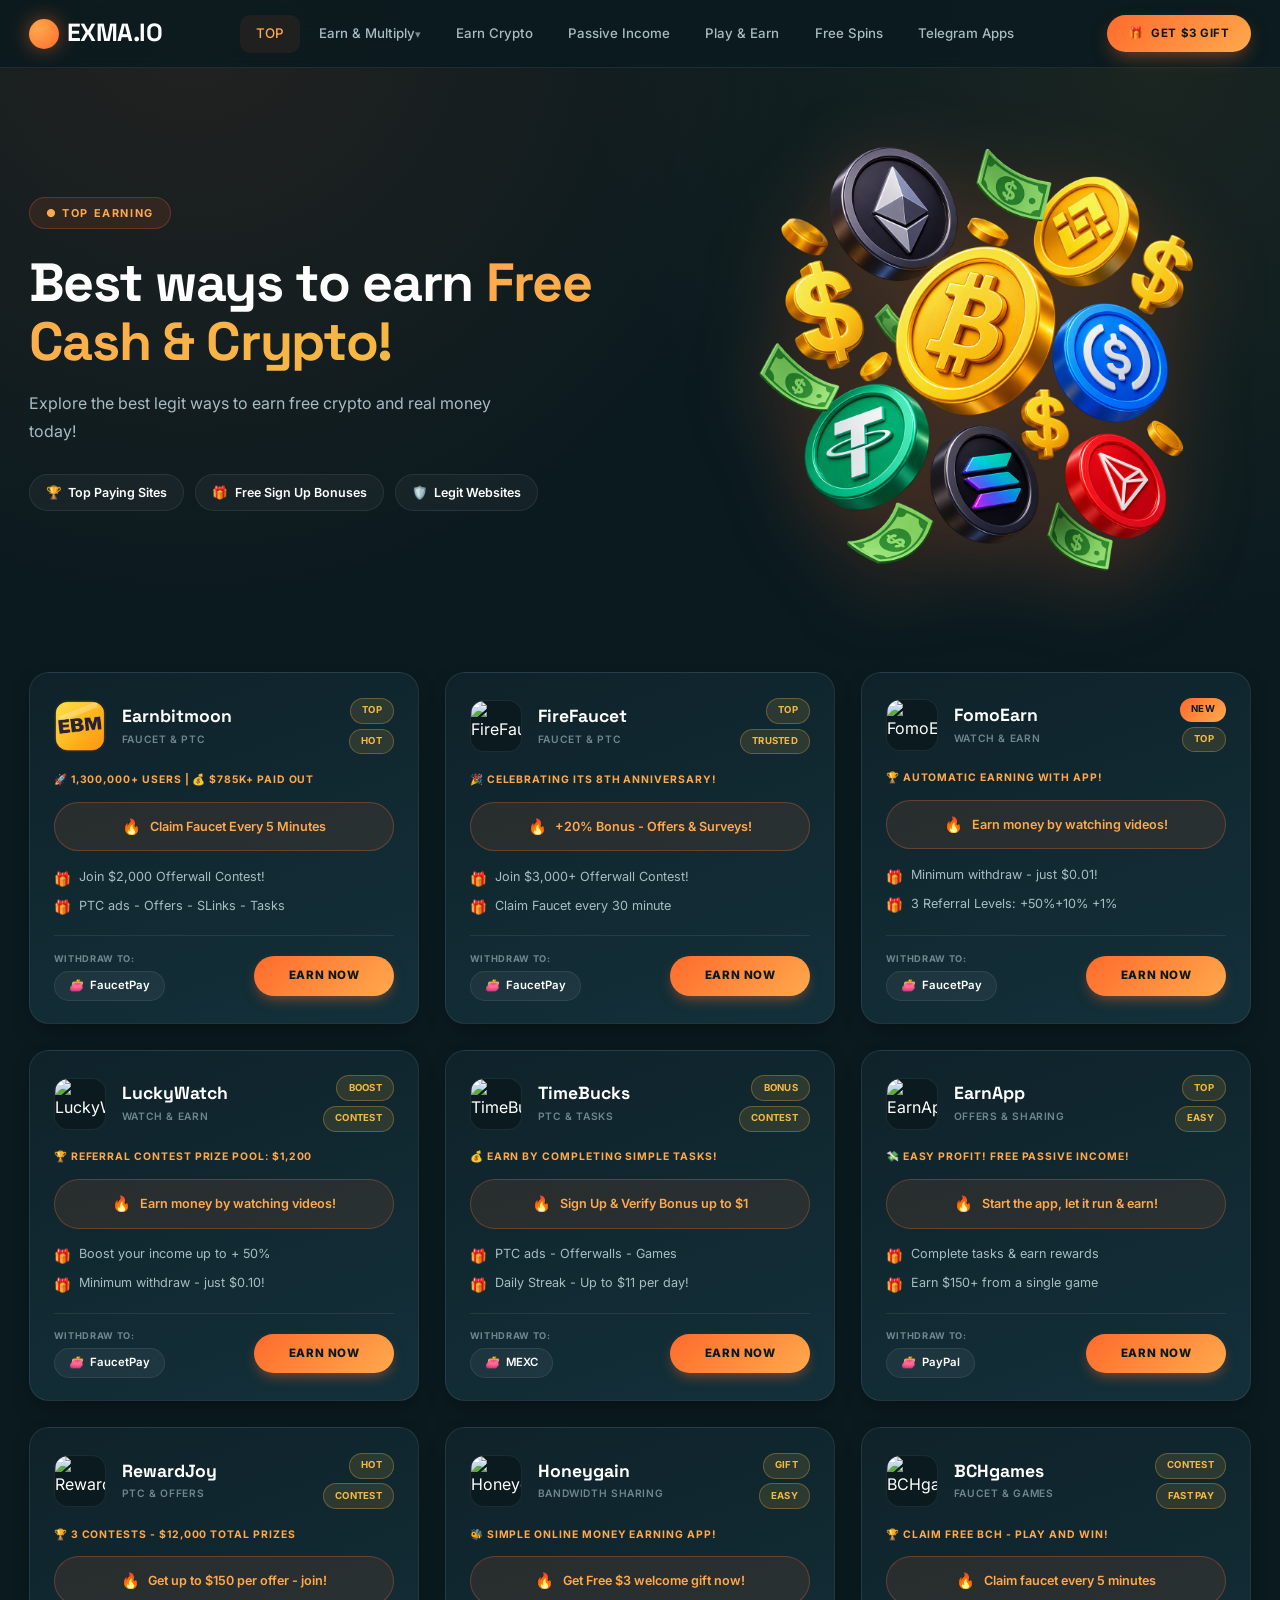
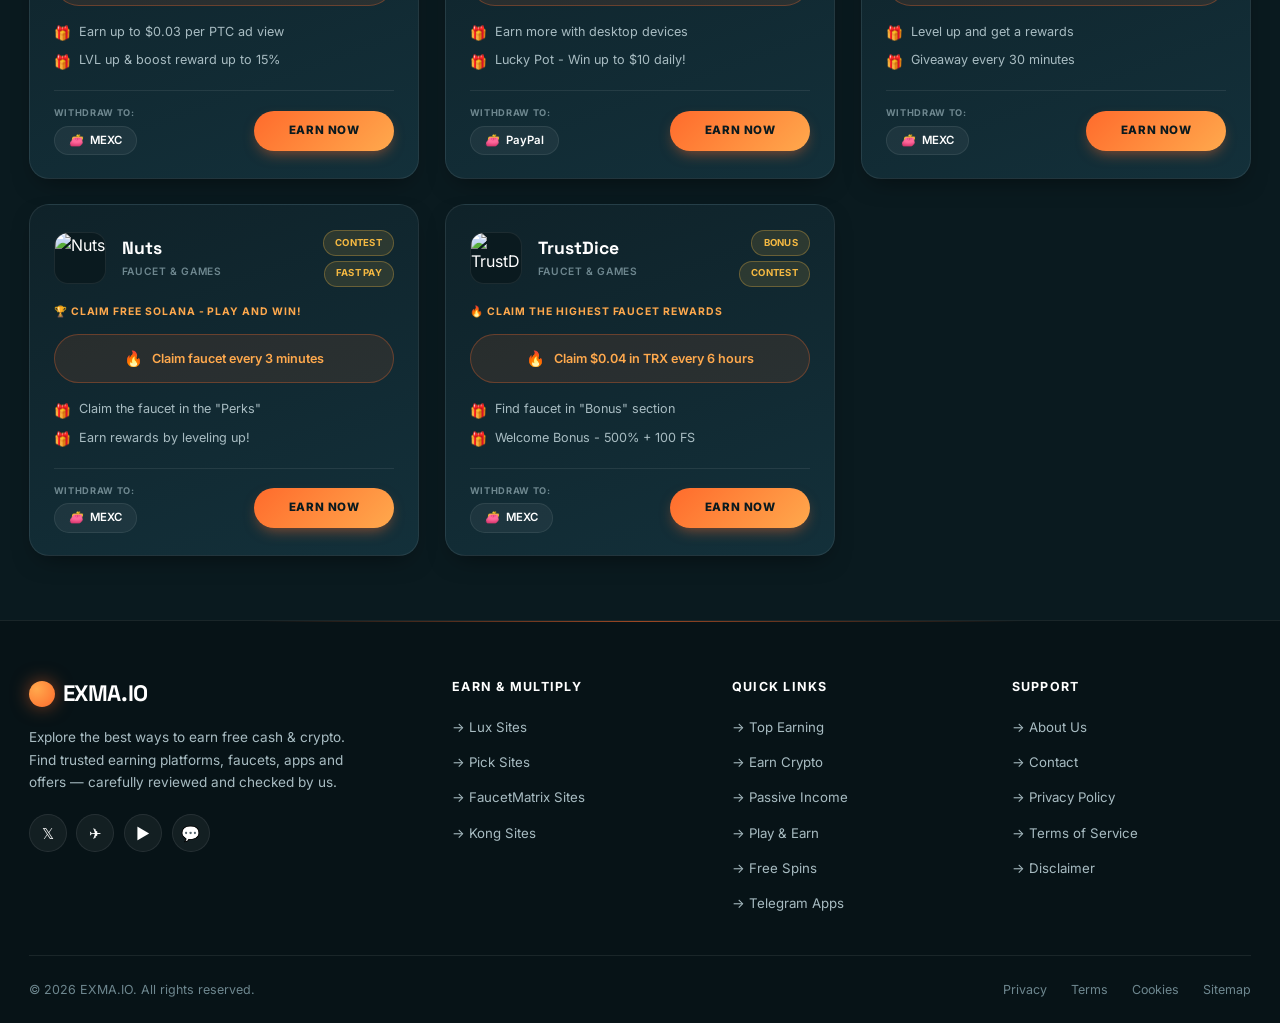
==== index.html @ 98706a9b "Add files via upload" ====
<!DOCTYPE html>
<html lang="en">
<head>
    <meta charset="UTF-8">
    <meta name="viewport" content="width=device-width, initial-scale=1.0">
    <title>EXMA.IO – Earn Free Crypto!</title>
    <link rel="preconnect" href="https://fonts.googleapis.com">
    <link rel="preconnect" href="https://fonts.gstatic.com" crossorigin>
    <link href="https://fonts.googleapis.com/css2?family=Inter:opsz,wght@14..32,400;14..32,500;14..32,600;14..32,700;14..32,800&family=Space+Grotesk:wght@400;500;600;700&display=swap" rel="stylesheet">
    <link rel="stylesheet" href="style.css">
</head>
<body>

    <header class="site-header">
        <div class="header-container">
            <a href="index.html" class="logo">EXMA.IO</a>
            <nav class="main-nav">
                <ul class="nav-links">
                    <li><a href="index.html" data-page="index">TOP</a></li>
                    <li class="dropdown">
                        <a href="#" data-dropdown>Earn & Multiply</a>
                        <ul class="dropdown-menu">
                            <li><a href="lux-sites.html" data-page="lux-sites">Lux Sites</a></li>
                            <li><a href="pick-sites.html" data-page="pick-sites">Pick Sites</a></li>
                            <li><a href="faucetmatrix-sites.html" data-page="faucetmatrix-sites">FaucetMatrix Sites</a></li>
                            <li><a href="kong-sites.html" data-page="kong-sites">Kong Sites</a></li>
                        </ul>
                    </li>
                    <li><a href="#">Earn Crypto</a></li>
                    <li><a href="#">Passive Income</a></li>
                    <li><a href="#">Play & Earn</a></li>
                    <li><a href="#">Free Spins</a></li>
                    <li><a href="#">Telegram Apps</a></li>
                </ul>
            </nav>
            <a href="https://r.honeygain.me/RINAL912" target="_blank" class="header-cta">
                <span>🎁</span> Get $3 gift
            </a>
        </div>
    </header>

    <!-- HERO with banner image on the right -->
    <section class="hero">
        <div class="hero-container">
            <div class="hero-content" id="heroContent">
                <div class="hero-tag" id="heroTag">● TOP EARNING</div>
                <h1 class="hero-title" id="heroTitle">Best ways to earn <span class="highlight">Free Cash & Crypto!</span></h1>
                <p class="hero-subtitle" id="heroSubtitle">Explore the best legit ways to earn free crypto and real money today!</p>
                <div class="hero-stats" id="heroStats">
                    <span><i>🏆</i> Top Paying Sites</span>
                    <span><i>🎁</i> Free Sign Up Bonuses</span>
                    <span><i>🛡️</i> Legit Websites</span>
                </div>
            </div>

            <!-- Banner image — replace src when ready -->
            <div class="hero-banner">
                
                <img src="images/banner.png"
                     alt="Crypto banner"
                     class="hero-banner-img"
                     onerror="this.style.display='none'; this.parentElement.classList.add('hero-banner-placeholder');">
                <div class="hero-banner-fallback">
                    <div class="fallback-coin coin-1">₿</div>
                    <div class="fallback-coin coin-2">Ξ</div>
                    <div class="fallback-coin coin-3">◎</div>
                </div>
            </div>
        </div>
    </section>

    <div class="tip-bar" id="tipBar">
        💡 TIP: ✅ Use the links and buttons below to 🎁 Claim Sign-Up Bonuses! 💸 Earn a Share of Commissions! 🎯 Unlock Rewards!
    </div>

    <main class="site-grid" id="siteGrid"></main>

    <script src="script.js"></script>
</body>
</html>
---- style.css ----
/* ============================================
   EXMA.IO - HALO-INSPIRED DARK THEME
   Deep teal · gold/orange accents · white text
   ============================================ */

* { margin: 0; padding: 0; box-sizing: border-box; }

:root {
  /* Palette */
  --bg-deep:      #0A1A1F;
  --bg-card:      #0F2229;
  --bg-card-2:    #13303A;
  --border-soft:  rgba(255, 255, 255, 0.08);
  --border-glow:  rgba(255, 107, 44, 0.35);

  --accent:       #FF6B2C;
  --accent-hi:    #FFA94D;
  --gold:         #F5B942;
  --gold-deep:    #C98A1E;

  --text:         #FFFFFF;
  --text-soft:    #A8BCC2;
  --text-mute:    #6E878F;

  --radius:       20px;
}

body {
  background: var(--bg-deep);
  font-family: 'Inter', -apple-system, BlinkMacSystemFont, sans-serif;
  color: var(--text);
  line-height: 1.55;
  -webkit-font-smoothing: antialiased;
  min-height: 100vh;
  background-image:
    radial-gradient(circle at 15% 0%, rgba(255, 107, 44, 0.10), transparent 45%),
    radial-gradient(circle at 90% 8%, rgba(245, 185, 66, 0.07), transparent 40%);
  background-attachment: fixed;
}

::-webkit-scrollbar { width: 8px; }
::-webkit-scrollbar-track { background: #0A1A1F; }
::-webkit-scrollbar-thumb { background: var(--accent); border-radius: 12px; }

a { text-decoration: none; color: inherit; transition: all 0.2s ease; }

/* HEADER */
.site-header {
  background: rgba(10, 26, 31, 0.85);
  backdrop-filter: blur(14px);
  -webkit-backdrop-filter: blur(14px);
  border-bottom: 1px solid var(--border-soft);
  padding: 0.9rem 1.8rem;
  position: sticky;
  top: 0;
  z-index: 1000;
}

.header-container {
  max-width: 1320px;
  margin: 0 auto;
  display: flex;
  align-items: center;
  justify-content: space-between;
  flex-wrap: wrap;
  gap: 1rem;
}

.logo {
  font-family: 'Space Grotesk', sans-serif;
  font-size: 1.55rem;
  font-weight: 700;
  letter-spacing: -0.02em;
  color: var(--text);
  display: flex;
  align-items: center;
  gap: 0.5rem;
}

.logo::before {
  content: '';
  width: 30px; height: 30px;
  border-radius: 50%;
  background: radial-gradient(circle at 30% 30%, var(--accent-hi), var(--accent));
  box-shadow: 0 0 20px rgba(255, 107, 44, 0.5);
}

.logo:hover { color: var(--accent-hi); }

/* NAV */
.main-nav { display: flex; align-items: center; }

.nav-links {
  display: flex;
  align-items: center;
  gap: 0.2rem;
  list-style: none;
  flex-wrap: wrap;
}

.nav-links > li > a {
  font-size: 0.83rem;
  font-weight: 500;
  padding: 0.55rem 1rem;
  border-radius: 10px;
  color: var(--text-soft);
  white-space: nowrap;
  display: inline-block;
}

.nav-links > li > a:hover,
.nav-links > li > a.active {
  color: var(--accent-hi);
  background: rgba(255, 107, 44, 0.08);
}

/* DROPDOWN — hover-safe */
.dropdown {
  position: relative;
  padding-bottom: 12px;
  margin-bottom: -12px;
}

.dropdown > a { display: flex; align-items: center; gap: 4px; }
.dropdown > a::after {
  content: '▾';
  font-size: 0.7rem;
  opacity: 0.7;
  transition: transform 0.2s;
}
.dropdown:hover > a::after,
.dropdown.open > a::after { transform: rotate(180deg); }

.dropdown-menu {
  position: absolute;
  top: 100%; left: 0;
  background: var(--bg-card);
  border: 1px solid var(--border-soft);
  border-radius: 14px;
  padding: 0.5rem;
  min-width: 215px;
  display: none;
  flex-direction: column;
  gap: 0.15rem;
  box-shadow: 0 24px 40px -12px rgba(0, 0, 0, 0.7);
  z-index: 1001;
  margin-top: 0;
  list-style: none;   /* ← ADD THIS LINE */
}

.dropdown:hover .dropdown-menu,
.dropdown.open .dropdown-menu { display: flex; }

.dropdown-menu li a {
  display: block;
  padding: 0.65rem 1rem;
  border-radius: 10px;
  font-size: 0.82rem;
  font-weight: 500;
  color: var(--text-soft);
}
.dropdown-menu li a:hover,
.dropdown-menu li a.active {
  background: rgba(255, 107, 44, 0.12);
  color: var(--accent-hi);
}

/* HEADER CTA */
.header-cta {
  background: linear-gradient(135deg, var(--accent), var(--accent-hi));
  padding: 0.6rem 1.35rem;
  border-radius: 40px;
  font-size: 0.72rem;
  font-weight: 700;
  text-transform: uppercase;
  letter-spacing: 0.05em;
  color: #0A1A1F;
  display: flex;
  align-items: center;
  gap: 0.5rem;
  white-space: nowrap;
  box-shadow: 0 8px 20px -6px rgba(255, 107, 44, 0.55);
}
.header-cta:hover {
  transform: translateY(-1px);
  box-shadow: 0 12px 26px -6px rgba(255, 107, 44, 0.7);
}

/* ============================================
   HERO — content left + banner image right
   ============================================ */
.hero {
  max-width: 1320px;
  margin: 0 auto;
  padding: 3.5rem 1.8rem 2.5rem;
}

.hero-container {
  display: grid;
  grid-template-columns: 1.15fr 1fr;
  gap: 3rem;
  align-items: center;
}

.hero-content { text-align: left; }

.hero-tag {
  display: inline-block;
  font-size: 0.68rem;
  font-weight: 700;
  letter-spacing: 0.15em;
  text-transform: uppercase;
  color: var(--accent-hi);
  background: rgba(255, 107, 44, 0.10);
  border: 1px solid rgba(255, 107, 44, 0.25);
  padding: 0.4rem 1rem;
  border-radius: 60px;
  margin-bottom: 1.5rem;
}

.hero-title {
  font-family: 'Space Grotesk', sans-serif;
  font-size: clamp(2.2rem, 4.2vw, 3.6rem);
  font-weight: 700;
  line-height: 1.1;
  letter-spacing: -0.025em;
  margin-bottom: 1.2rem;
  color: var(--text);
}

.hero-title .highlight {
  background: linear-gradient(135deg, var(--accent-hi), var(--gold));
  -webkit-background-clip: text;
  background-clip: text;
  color: transparent;
  font-weight: 800;
}

.hero-subtitle {
  font-size: 1rem;
  color: var(--text-soft);
  max-width: 480px;
  margin-bottom: 1.8rem;
  line-height: 1.7;
}

.hero-stats {
  display: flex;
  gap: 0.7rem;
  flex-wrap: wrap;
  font-size: 0.78rem;
  font-weight: 600;
  color: var(--text-soft);
}

.hero-stats span {
  display: flex;
  align-items: center;
  gap: 0.4rem;
  background: rgba(255, 255, 255, 0.04);
  padding: 0.5rem 1rem;
  border-radius: 60px;
  border: 1px solid var(--border-soft);
  color: var(--text);
}
.hero-stats i { font-style: normal; }

/* Banner (right side) */
.hero-banner {
  position: relative;
  width: 100%;
  min-height: 380px;
  display: flex;
  align-items: center;
  justify-content: center;
}

.hero-banner-img {
  width: 100%;
  height: auto;
  max-height: 460px;
  object-fit: contain;
  filter: drop-shadow(0 20px 40px rgba(255, 107, 44, 0.25));
  animation: floatY 5s ease-in-out infinite;
}

@keyframes floatY {
  0%, 100% { transform: translateY(0); }
  50%      { transform: translateY(-12px); }
}

/* Fallback coins (if image missing) */
.hero-banner-fallback {
  position: absolute;
  inset: 0;
  display: none;
  align-items: center;
  justify-content: center;
}

.hero-banner-placeholder .hero-banner-fallback { display: flex; }
.hero-banner-placeholder .hero-banner-fallback .coin-1 {
  position: absolute;
  top: 10%;
  left: 12%;
}
.hero-banner-placeholder .hero-banner-fallback .coin-2 {
  position: absolute;
  bottom: 12%;
  right: 15%;
}
.hero-banner-placeholder .hero-banner-fallback .coin-3 {
  position: absolute;
  top: 45%;
  right: 5%;
}

.fallback-coin {
  width: 110px; height: 110px;
  border-radius: 50%;
  display: flex;
  align-items: center;
  justify-content: center;
  font-size: 2.6rem;
  font-weight: 800;
  color: #3A2200;
  background: radial-gradient(circle at 32% 28%, #FFE08A, var(--gold) 55%, var(--gold-deep));
  box-shadow:
    0 0 40px rgba(245, 185, 66, 0.5),
    inset -8px -8px 24px rgba(0, 0, 0, 0.25),
    inset 8px 8px 20px rgba(255, 255, 255, 0.4);
  animation: floatCoin 4s ease-in-out infinite;
}
.fallback-coin.coin-2 { animation-delay: 0.8s; width: 90px; height: 90px; font-size: 2.1rem; }
.fallback-coin.coin-3 { animation-delay: 1.5s; width: 70px; height: 70px; font-size: 1.6rem; }

@keyframes floatCoin {
  0%, 100% { transform: translateY(0) rotate(-6deg); }
  50%      { transform: translateY(-16px) rotate(6deg); }
}

/* TIP BAR */
.tip-bar {
  background: linear-gradient(90deg, rgba(255, 107, 44, 0.15), rgba(245, 185, 66, 0.15));
  border: 1px solid rgba(255, 107, 44, 0.25);
  color: var(--accent-hi);
  font-weight: 600;
  font-size: 0.79rem;
  padding: 0.85rem 1.5rem;
  text-align: center;
  letter-spacing: 0.01em;
  word-spacing: 2px;
  margin: 0 auto;
  max-width: 1320px;
  border-radius: 100px;
  width: calc(100% - 3.6rem);
}

/* SITE GRID */
.site-grid {
  max-width: 1320px;
  margin: 3rem auto 2rem;
  padding: 0 1.8rem;
  display: grid;
  grid-template-columns: repeat(auto-fill, minmax(340px, 1fr));
  gap: 1.6rem;
}

/* CARD */
.site-card {
  background: linear-gradient(160deg, var(--bg-card), var(--bg-card-2));
  border-radius: var(--radius);
  padding: 1.55rem 1.5rem 1.4rem;
  display: flex;
  flex-direction: column;
  gap: 1.1rem;
  border: 1px solid var(--border-soft);
  transition: all 0.25s cubic-bezier(0.2, 0, 0, 1);
  box-shadow: 0 10px 24px -10px rgba(0, 0, 0, 0.5);
  height: 100%;
  position: relative;
  overflow: hidden;
}

.site-card::before {
  content: '';
  position: absolute;
  top: 0; left: 0;
  width: 100%; height: 3px;
  background: linear-gradient(90deg, var(--accent), var(--gold));
  opacity: 0;
  transition: opacity 0.3s;
}

.site-card:hover {
  transform: translateY(-5px);
  border-color: var(--border-glow);
  box-shadow: 0 24px 40px -14px rgba(255, 107, 44, 0.35);
}

.site-card:hover::before { opacity: 1; }

.card-header {
  display: flex;
  align-items: center;
  gap: 1rem;
}

.card-logo {
  width: 52px;
  height: 52px;
  border-radius: 14px;
  object-fit: cover;
  background: #0A1A1F;
  flex-shrink: 0;
  border: 1px solid var(--border-soft);
}

.card-title-group { flex: 1; min-width: 0; }

.card-name {
  font-family: 'Space Grotesk', sans-serif;
  font-size: 1.1rem;
  font-weight: 700;
  color: var(--text);
  line-height: 1.3;
  display: block;
  overflow: hidden;
  text-overflow: ellipsis;
  white-space: nowrap;
}
.card-name:hover { color: var(--accent-hi); }

.card-category {
  font-size: 0.64rem;
  font-weight: 600;
  text-transform: uppercase;
  letter-spacing: 0.06em;
  color: var(--text-mute);
  margin-top: 0.25rem;
}

.card-badges {
  display: flex;
  flex-direction: column;
  gap: 0.3rem;
  align-items: flex-end;
}

.badge {
  font-size: 0.6rem;
  font-weight: 700;
  padding: 0.28rem 0.7rem;
  border-radius: 40px;
  letter-spacing: 0.03em;
  text-transform: uppercase;
  white-space: nowrap;
}

.badge-new {
  background: linear-gradient(135deg, var(--accent), var(--accent-hi));
  color: #0A1A1F;
}
.badge-bonus, .badge-popular {
  background: rgba(245, 185, 66, 0.12);
  color: var(--gold);
  border: 1px solid rgba(245, 185, 66, 0.3);
}

.card-body {
  display: flex;
  flex-direction: column;
  gap: 0.85rem;
}

.offer-tagline {
  font-size: 0.65rem;
  font-weight: 700;
  text-transform: uppercase;
  letter-spacing: 0.09em;
  color: var(--accent-hi);
}

.claim-btn {
  display: flex;
  align-items: center;
  justify-content: center;
  gap: 0.55rem;
  background: rgba(255, 107, 44, 0.10);
  color: var(--accent-hi);
  padding: 0.75rem 1rem;
  border-radius: 60px;
  font-size: 0.79rem;
  font-weight: 600;
  width: 100%;
  border: 1px solid rgba(255, 107, 44, 0.3);
  cursor: pointer;
  text-align: center;
  transition: all 0.2s;
}
.claim-btn:hover {
  background: linear-gradient(135deg, var(--accent), var(--accent-hi));
  color: #0A1A1F;
  border-color: transparent;
  box-shadow: 0 8px 20px -6px rgba(255, 107, 44, 0.6);
}
.claim-btn i { font-style: normal; font-size: 0.95rem; }

.feature-list {
  list-style: none;
  display: flex;
  flex-direction: column;
  gap: 0.45rem;
  margin-top: 0.2rem;
}

.feature-list li {
  display: flex;
  align-items: flex-start;
  gap: 0.55rem;
  font-size: 0.79rem;
  color: var(--text-soft);
  line-height: 1.45;
}

.feature-list li i {
  font-style: normal;
  color: var(--gold);
  font-size: 0.85rem;
  width: 1.05rem;
  text-align: center;
  margin-top: 0.1rem;
}

.card-footer {
  display: flex;
  justify-content: space-between;
  align-items: center;
  margin-top: auto;
  padding-top: 0.95rem;
  border-top: 1px solid var(--border-soft);
  flex-wrap: wrap;
  gap: 0.7rem;
}

.withdraw-info {
  display: flex;
  flex-direction: column;
  gap: 0.3rem;
}

.withdraw-label {
  font-size: 0.58rem;
  font-weight: 700;
  text-transform: uppercase;
  letter-spacing: 0.07em;
  color: var(--text-mute);
}

.withdraw-method {
  background: rgba(255, 255, 255, 0.05);
  color: var(--text);
  font-size: 0.71rem;
  font-weight: 600;
  padding: 0.32rem 0.9rem;
  border-radius: 40px;
  display: inline-flex;
  align-items: center;
  gap: 0.4rem;
  border: 1px solid var(--border-soft);
  width: fit-content;
}
.withdraw-method:hover {
  background: linear-gradient(135deg, var(--accent), var(--accent-hi));
  color: #0A1A1F;
  border-color: transparent;
}

.earn-now-btn {
  background: linear-gradient(135deg, var(--accent), var(--accent-hi));
  color: #0A1A1F;
  padding: 0.68rem 1.2rem;
  border-radius: 60px;
  font-size: 0.72rem;
  font-weight: 800;
  text-transform: uppercase;
  letter-spacing: 0.05em;
  text-align: center;
  white-space: nowrap;
  flex: 1;
  max-width: 140px;
  box-shadow: 0 6px 14px -4px rgba(255, 107, 44, 0.5);
}
.earn-now-btn:hover {
  transform: translateY(-2px);
  box-shadow: 0 12px 22px -6px rgba(255, 107, 44, 0.75);
}

/* ============================================
   FOOTER
   ============================================ */
.site-footer {
  background: #071317;
  border-top: 1px solid var(--border-soft);
  color: var(--text-soft);
  margin-top: 4rem;
  padding: 3.5rem 1.8rem 1.5rem;
  position: relative;
}

.site-footer::before {
  content: '';
  position: absolute;
  top: 0; left: 50%;
  transform: translateX(-50%);
  width: 60%;
  height: 1px;
  background: linear-gradient(90deg, transparent, var(--accent), transparent);
  opacity: 0.6;
}

.footer-container {
  max-width: 1320px;
  margin: 0 auto;
  display: grid;
  grid-template-columns: 1.6fr 1fr 1fr 1fr;
  gap: 2.5rem;
  padding-bottom: 2.5rem;
  border-bottom: 1px solid var(--border-soft);
}

.footer-brand h3 {
  font-family: 'Space Grotesk', sans-serif;
  font-size: 1.4rem;
  font-weight: 700;
  color: var(--text);
  margin-bottom: 0.9rem;
  letter-spacing: -0.02em;
  display: flex;
  align-items: center;
  gap: 0.5rem;
}

.footer-brand h3::before {
  content: '';
  width: 26px; height: 26px;
  border-radius: 50%;
  background: radial-gradient(circle at 30% 30%, var(--accent-hi), var(--accent));
  box-shadow: 0 0 18px rgba(255, 107, 44, 0.5);
}

.footer-brand p {
  font-size: 0.85rem;
  color: var(--text-soft);
  line-height: 1.65;
  max-width: 340px;
  margin-bottom: 1.3rem;
}

.footer-social {
  display: flex;
  gap: 0.6rem;
}

.footer-social a {
  width: 38px;
  height: 38px;
  border-radius: 50%;
  background: rgba(255, 255, 255, 0.05);
  border: 1px solid var(--border-soft);
  display: flex;
  align-items: center;
  justify-content: center;
  font-size: 0.95rem;
  color: var(--text);
  transition: all 0.2s;
}
.footer-social a:hover {
  background: linear-gradient(135deg, var(--accent), var(--accent-hi));
  color: #0A1A1F;
  border-color: transparent;
  transform: translateY(-3px);
  box-shadow: 0 10px 20px -6px rgba(255, 107, 44, 0.6);
}

.footer-col h4 {
  font-size: 0.78rem;
  font-weight: 700;
  text-transform: uppercase;
  letter-spacing: 0.1em;
  color: var(--text);
  margin-bottom: 1.1rem;
}

.footer-col ul {
  list-style: none;
  display: flex;
  flex-direction: column;
  gap: 0.65rem;
}

.footer-col ul li a {
  font-size: 0.83rem;
  color: var(--text-soft);
  display: inline-flex;
  align-items: center;
  gap: 0.4rem;
  transition: all 0.2s;
}
.footer-col ul li a:hover {
  color: var(--accent-hi);
  padding-left: 4px;
}

.footer-bottom {
  max-width: 1320px;
  margin: 0 auto;
  padding-top: 1.5rem;
  display: flex;
  justify-content: space-between;
  align-items: center;
  flex-wrap: wrap;
  gap: 1rem;
  font-size: 0.78rem;
  color: var(--text-mute);
}

.footer-bottom a { color: var(--text-mute); }
.footer-bottom a:hover { color: var(--accent-hi); }

.footer-bottom .footer-legal {
  display: flex;
  gap: 1.5rem;
  flex-wrap: wrap;
}

/* ============================================
   RESPONSIVE
   ============================================ */
@media (max-width: 1000px) {
  .header-container { justify-content: center; }
  .main-nav { order: 3; width: 100%; justify-content: center; }
  .nav-links { justify-content: center; }

  .hero-container {
    grid-template-columns: 1fr;
    gap: 2rem;
    text-align: center;
  }
  .hero-content { text-align: center; }
  .hero-subtitle { margin-left: auto; margin-right: auto; }
  .hero-stats { justify-content: center; }
  .hero-banner { min-height: 280px; }

  .footer-container { grid-template-columns: 1fr 1fr; gap: 2rem; }
}

@media (max-width: 850px) {
  .site-grid { grid-template-columns: repeat(auto-fill, minmax(300px, 1fr)); }
  .hero { padding: 2.5rem 1.2rem 2rem; }
}

@media (max-width: 700px) {
  .site-header { padding: 0.8rem 1.2rem; }
  .nav-links > li > a { font-size: 0.75rem; padding: 0.4rem 0.8rem; }
  .dropdown-menu { left: -20px; }
  .header-cta { font-size: 0.65rem; padding: 0.45rem 1rem; }
  .tip-bar { font-size: 0.7rem; padding: 0.7rem 1rem; width: calc(100% - 2.4rem); }
  .hero-banner { min-height: 220px; }
  .fallback-coin { width: 80px; height: 80px; font-size: 2rem; }
  .fallback-coin.coin-2 { width: 65px; height: 65px; font-size: 1.6rem; }
  .fallback-coin.coin-3 { width: 55px; height: 55px; font-size: 1.3rem; }
}

@media (max-width: 580px) {
  .site-grid { grid-template-columns: 1fr; padding: 0 1.2rem; gap: 1.3rem; }
  .card-footer { flex-direction: column; align-items: stretch; }
  .earn-now-btn { max-width: 100%; }
  .withdraw-info { flex-direction: row; align-items: center; gap: 0.7rem; }
  .hero-stats span { font-size: 0.72rem; padding: 0.35rem 0.9rem; }
  .hero-title { font-size: 1.85rem; }
  .logo { font-size: 1.35rem; }
  .card-name { font-size: 1rem; }
  .footer-container { grid-template-columns: 1fr; gap: 1.8rem; }
  .footer-bottom { flex-direction: column; text-align: center; }
  .site-footer { padding: 2.5rem 1.2rem 1.2rem; }
}

@media (max-width: 400px) {
  .nav-links { gap: 0.1rem; }
  .nav-links > li > a { padding: 0.3rem 0.6rem; font-size: 0.7rem; }
  .header-cta span { display: none; }
}
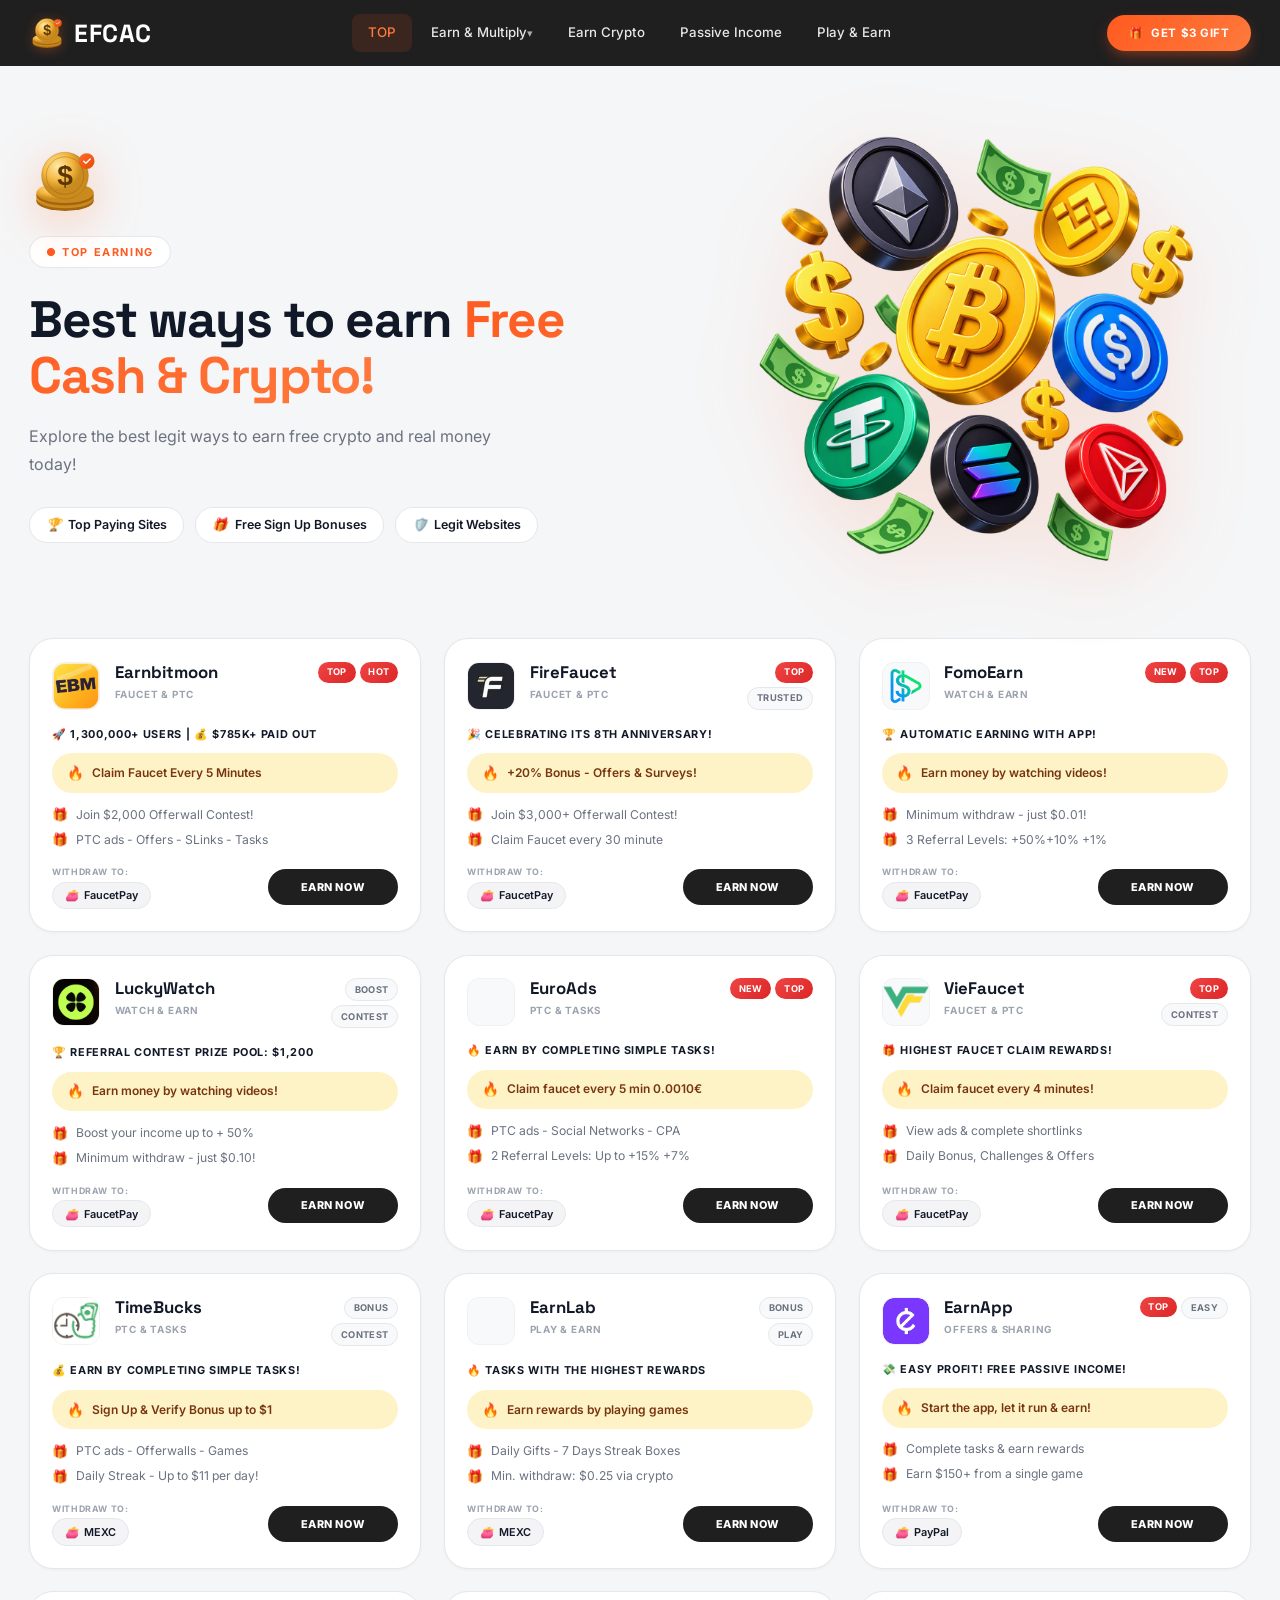
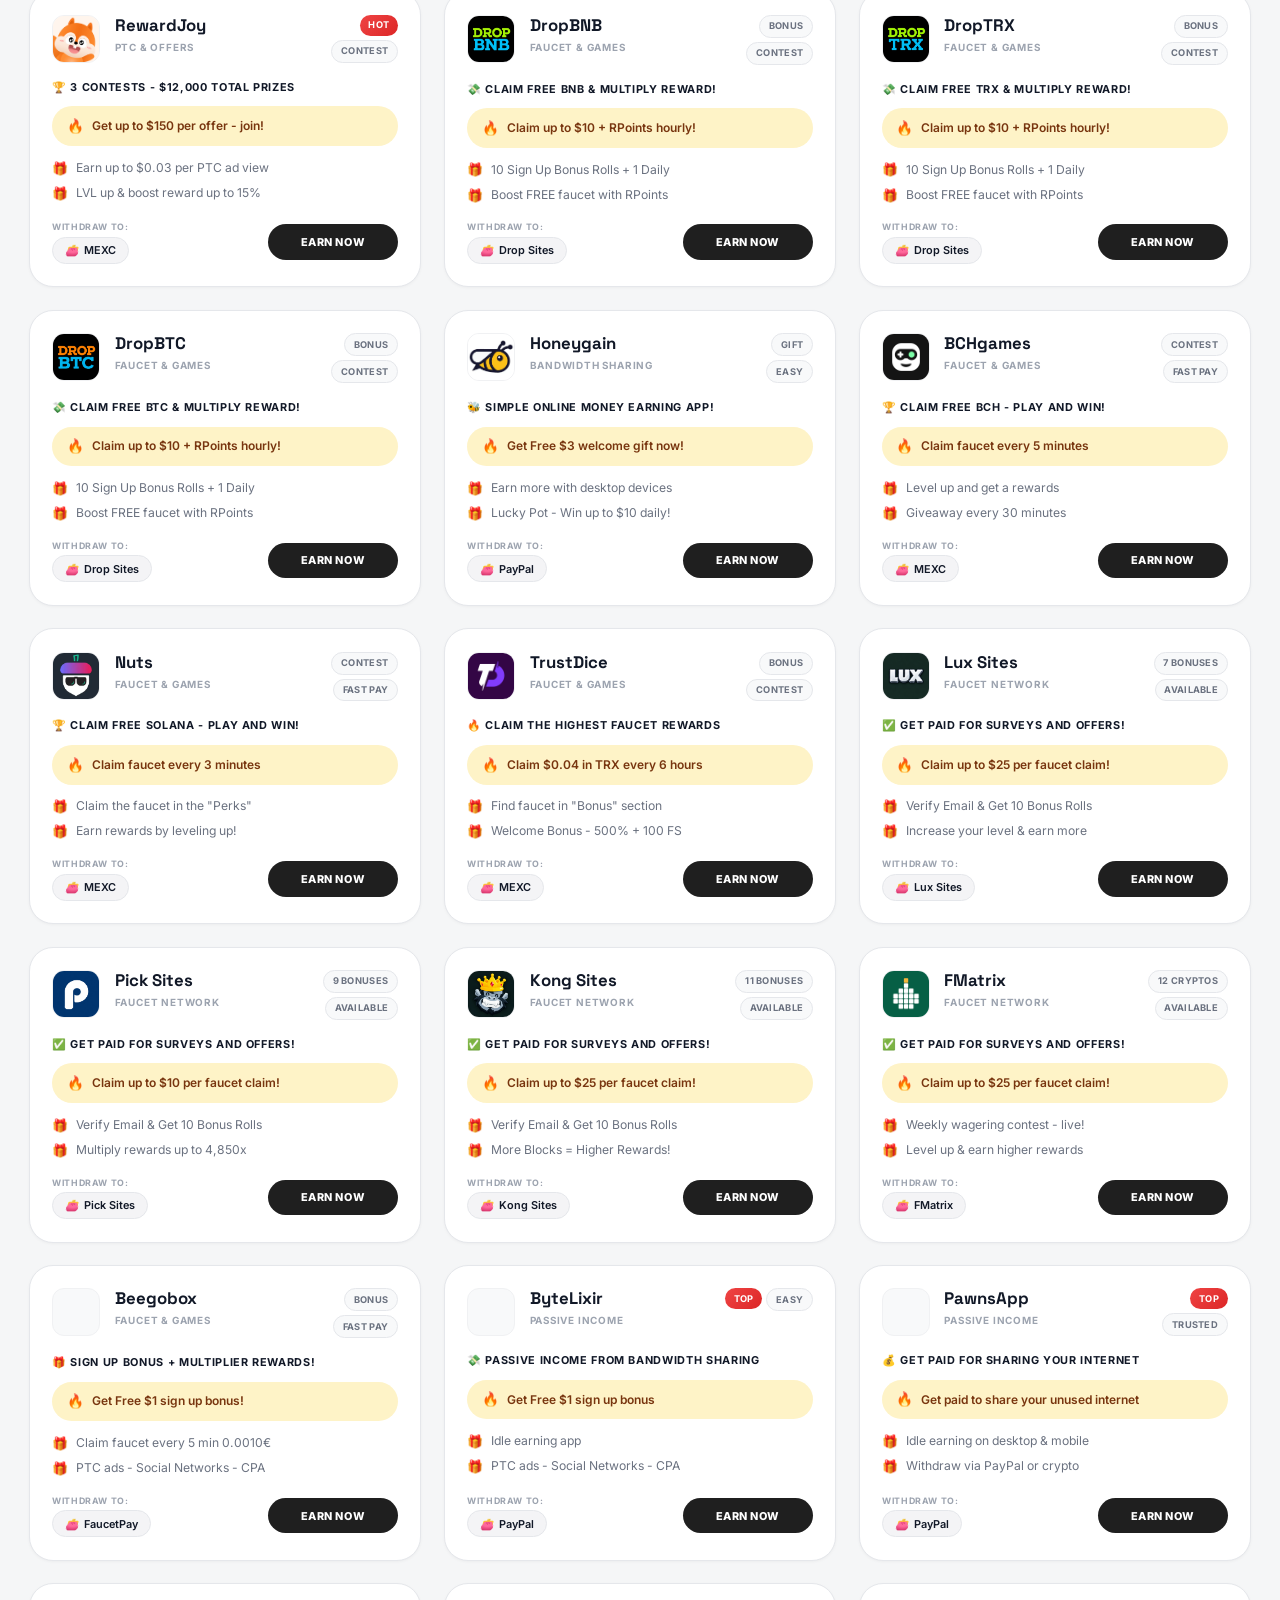
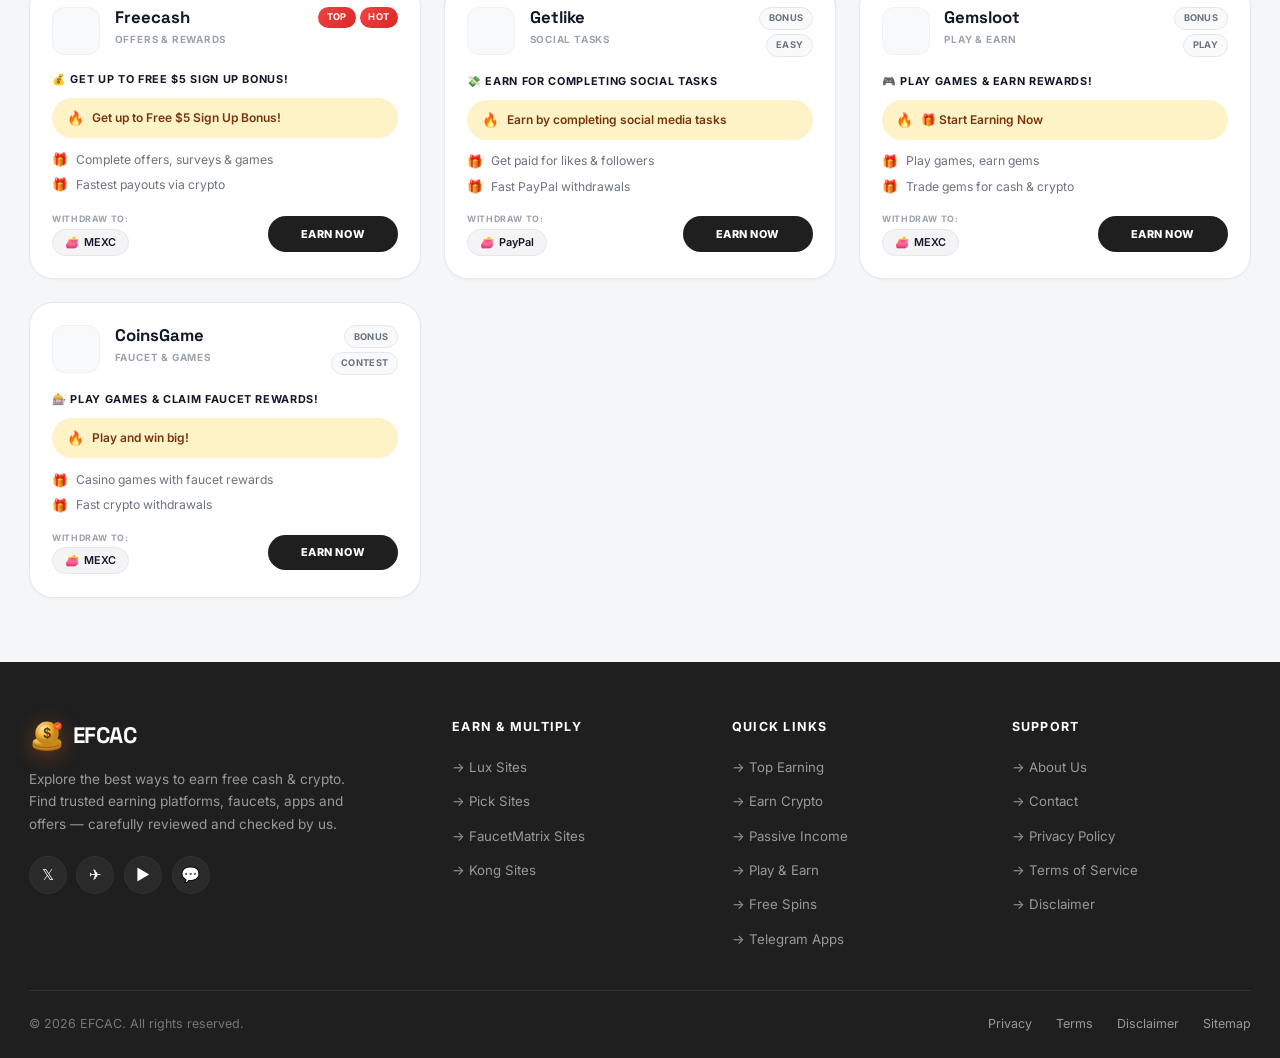
==== commit a708ba3e: "Add files via upload" ====
--- a/index.html
+++ b/index.html
@@ -3,71 +3,130 @@
 <head>
     <meta charset="UTF-8">
     <meta name="viewport" content="width=device-width, initial-scale=1.0">
-    <title>EXMA.IO – Earn Free Crypto!</title>
+    <title>EFCAC – Earn Free Crypto!</title>
     <link rel="preconnect" href="https://fonts.googleapis.com">
     <link rel="preconnect" href="https://fonts.gstatic.com" crossorigin>
     <link href="https://fonts.googleapis.com/css2?family=Inter:opsz,wght@14..32,400;14..32,500;14..32,600;14..32,700;14..32,800&family=Space+Grotesk:wght@400;500;600;700&display=swap" rel="stylesheet">
     <link rel="stylesheet" href="style.css">
 </head>
 <body>
-
-    <header class="site-header">
-        <div class="header-container">
-            <a href="index.html" class="logo">EXMA.IO</a>
-            <nav class="main-nav">
-                <ul class="nav-links">
-                    <li><a href="index.html" data-page="index">TOP</a></li>
-                    <li class="dropdown">
-                        <a href="#" data-dropdown>Earn & Multiply</a>
-                        <ul class="dropdown-menu">
-                            <li><a href="lux-sites.html" data-page="lux-sites">Lux Sites</a></li>
-                            <li><a href="pick-sites.html" data-page="pick-sites">Pick Sites</a></li>
-                            <li><a href="faucetmatrix-sites.html" data-page="faucetmatrix-sites">FaucetMatrix Sites</a></li>
-                            <li><a href="kong-sites.html" data-page="kong-sites">Kong Sites</a></li>
-                        </ul>
-                    </li>
-                    <li><a href="#">Earn Crypto</a></li>
-                    <li><a href="#">Passive Income</a></li>
-                    <li><a href="#">Play & Earn</a></li>
-                    <li><a href="#">Free Spins</a></li>
-                    <li><a href="#">Telegram Apps</a></li>
-                </ul>
-            </nav>
-            <a href="https://r.honeygain.me/RINAL912" target="_blank" class="header-cta">
-                <span>🎁</span> Get $3 gift
-            </a>
-        </div>
-    </header>
+  <header class="site-header">
+    <div class="header-container">
+        <a href="index.html" class="logo">
+            <svg class="logo-img" xmlns="http://www.w3.org/2000/svg" viewBox="0 0 200 200" aria-hidden="true">
+                <defs>
+                    <radialGradient id="c1" cx="35%" cy="30%">
+                        <stop offset="0%" stop-color="#FFE9A8"/>
+                        <stop offset="60%" stop-color="#F5B942"/>
+                        <stop offset="100%" stop-color="#C98A1E"/>
+                    </radialGradient>
+                    <linearGradient id="acc" x1="0" y1="0" x2="1" y2="1">
+                        <stop offset="0%" stop-color="#FF6B2C"/>
+                        <stop offset="100%" stop-color="#E64A00"/>
+                    </linearGradient>
+                </defs>
+                <ellipse cx="100" cy="155" rx="80" ry="28" fill="#A5650E"/>
+                <ellipse cx="100" cy="148" rx="80" ry="28" fill="url(#c1)"/>
+                <ellipse cx="100" cy="140" rx="80" ry="28" fill="#A5650E"/>
+                <ellipse cx="100" cy="133" rx="80" ry="28" fill="url(#c1)"/>
+                <circle cx="100" cy="85" r="65" fill="url(#c1)"/>
+                <circle cx="100" cy="85" r="65" fill="none" stroke="#8B5708" stroke-width="2" opacity="0.4"/>
+                <circle cx="100" cy="85" r="52" fill="none" stroke="#8B5708" stroke-width="2" opacity="0.5"/>
+                <text x="100" y="112" font-family="Arial Black, sans-serif" font-size="78"
+                      text-anchor="middle" fill="#5B3600" font-weight="900">$</text>
+                <circle cx="160" cy="45" r="22" fill="url(#acc)"/>
+                <path d="M152 45 L158 51 L170 39" fill="none"
+                      stroke="#FFFFFF" stroke-width="4" stroke-linecap="round" stroke-linejoin="round"/>
+            </svg>
+            <span class="logo-text">EFCAC</span>
+        </a>
+        <nav class="main-nav">
+            <ul class="nav-links">
+                <li><a href="index.html" data-page="index">TOP</a></li>
+                <li class="dropdown">
+                    <a href="#" data-dropdown>Earn & Multiply</a>
+                    <ul class="dropdown-menu">
+                        <li><a href="lux-sites.html" data-page="lux-sites">Lux Sites</a></li>
+                        <li><a href="pick-sites.html" data-page="pick-sites">Pick Sites</a></li>
+                        <li><a href="faucetmatrix-sites.html" data-page="faucetmatrix-sites">FaucetMatrix Sites</a></li>
+                        <li><a href="kong-sites.html" data-page="kong-sites">Kong Sites</a></li>
+                    </ul>
+                </li>
+                <li><a href="earncrypto.html" data-page="earn-crypto">Earn Crypto</a></li>
+                <li><a href="passive-income.html" data-page="passive-income">Passive Income</a></li>
+                <li><a href="play-earn.html" data-page="play-earn">Play & Earn</a></li>
+            </ul>
+        </nav>
+        <a href="https://join.honeygain.com/YTMAN5CEED" target="_blank" class="header-cta">
+            <span>🎁</span> Get $3 gift
+        </a>
+    </div>
+</header>
 
     <!-- HERO with banner image on the right -->
-    <section class="hero">
-        <div class="hero-container">
-            <div class="hero-content" id="heroContent">
-                <div class="hero-tag" id="heroTag">● TOP EARNING</div>
-                <h1 class="hero-title" id="heroTitle">Best ways to earn <span class="highlight">Free Cash & Crypto!</span></h1>
-                <p class="hero-subtitle" id="heroSubtitle">Explore the best legit ways to earn free crypto and real money today!</p>
-                <div class="hero-stats" id="heroStats">
-                    <span><i>🏆</i> Top Paying Sites</span>
-                    <span><i>🎁</i> Free Sign Up Bonuses</span>
-                    <span><i>🛡️</i> Legit Websites</span>
-                </div>
-            </div>
+  <!-- HERO with banner image on the right -->
+<section class="hero">
+    <div class="hero-container">
+        <div class="hero-content" id="heroContent">
+            <!-- Hero logo (same SVG as header) -->
+            <svg class="hero-logo" xmlns="http://www.w3.org/2000/svg" viewBox="0 0 200 200" aria-hidden="true">
+                <defs>
+                    <radialGradient id="heroCoinG" cx="35%" cy="30%">
+                        <stop offset="0%" stop-color="#FFE9A8"/>
+                        <stop offset="60%" stop-color="#F5B942"/>
+                        <stop offset="100%" stop-color="#C98A1E"/>
+                    </radialGradient>
+                    <linearGradient id="heroAccG" x1="0" y1="0" x2="1" y2="1">
+                        <stop offset="0%" stop-color="#FF6B2C"/>
+                        <stop offset="100%" stop-color="#E64A00"/>
+                    </linearGradient>
+                </defs>
 
-            <!-- Banner image — replace src when ready -->
-            <div class="hero-banner">
-                
-                <img src="images/banner.png"
-                     alt="Crypto banner"
-                     class="hero-banner-img"
-                     onerror="this.style.display='none'; this.parentElement.classList.add('hero-banner-placeholder');">
-                <div class="hero-banner-fallback">
-                    <div class="fallback-coin coin-1">₿</div>
-                    <div class="fallback-coin coin-2">Ξ</div>
-                    <div class="fallback-coin coin-3">◎</div>
-                </div>
+                <!-- Bottom coins (stack) -->
+                <ellipse cx="100" cy="155" rx="80" ry="28" fill="#A5650E"/>
+                <ellipse cx="100" cy="148" rx="80" ry="28" fill="url(#heroCoinG)"/>
+                <ellipse cx="100" cy="140" rx="80" ry="28" fill="#A5650E"/>
+                <ellipse cx="100" cy="133" rx="80" ry="28" fill="url(#heroCoinG)"/>
+
+                <!-- Main coin -->
+                <circle cx="100" cy="85" r="65" fill="url(#heroCoinG)"/>
+                <circle cx="100" cy="85" r="65" fill="none" stroke="#8B5708" stroke-width="2" opacity="0.4"/>
+                <circle cx="100" cy="85" r="52" fill="none" stroke="#8B5708" stroke-width="2" opacity="0.5"/>
+
+                <!-- $ symbol -->
+                <text x="100" y="112" font-family="Arial Black, sans-serif" font-size="78"
+                      text-anchor="middle" fill="#5B3600" font-weight="900">$</text>
+
+                <!-- Small orange check badge -->
+                <circle cx="160" cy="45" r="22" fill="url(#heroAccG)"/>
+                <path d="M152 45 L158 51 L170 39" fill="none"
+                      stroke="#FFFFFF" stroke-width="4" stroke-linecap="round" stroke-linejoin="round"/>
+            </svg>
+
+            <div class="hero-tag" id="heroTag">● TOP EARNING</div>
+            <h1 class="hero-title" id="heroTitle">Best ways to earn <span class="highlight">Free Cash & Crypto!</span></h1>
+            <p class="hero-subtitle" id="heroSubtitle">Explore the best legit ways to earn free crypto and real money today!</p>
+            <div class="hero-stats" id="heroStats">
+                <span><i>🏆</i> Top Paying Sites</span>
+                <span><i>🎁</i> Free Sign Up Bonuses</span>
+                <span><i>🛡️</i> Legit Websites</span>
             </div>
         </div>
-    </section>
+
+        <!-- Banner image — replace src when ready -->
+        <div class="hero-banner">
+            <img src="images/banner.png"
+                 alt="Crypto banner"
+                 class="hero-banner-img"
+                 onerror="this.style.display='none'; this.parentElement.classList.add('hero-banner-placeholder');">
+            <div class="hero-banner-fallback">
+                <div class="fallback-coin coin-1">₿</div>
+                <div class="fallback-coin coin-2">Ξ</div>
+                <div class="fallback-coin coin-3">◎</div>
+            </div>
+        </div>
+    </div>
+</section>
 
     <div class="tip-bar" id="tipBar">
         💡 TIP: ✅ Use the links and buttons below to 🎁 Claim Sign-Up Bonuses! 💸 Earn a Share of Commissions! 🎯 Unlock Rewards!
--- a/style.css
+++ b/style.css
@@ -1,55 +1,59 @@
 /* ============================================
-   EXMA.IO - HALO-INSPIRED DARK THEME
-   Deep teal · gold/orange accents · white text
+   EFCAC — STYLESHEET (light gray page, white cards)
+   Matches the reference design
    ============================================ */
 
 * { margin: 0; padding: 0; box-sizing: border-box; }
 
 :root {
-  /* Palette */
-  --bg-deep:      #0A1A1F;
-  --bg-card:      #0F2229;
-  --bg-card-2:    #13303A;
-  --border-soft:  rgba(255, 255, 255, 0.08);
-  --border-glow:  rgba(255, 107, 44, 0.35);
-
-  --accent:       #FF6B2C;
-  --accent-hi:    #FFA94D;
-  --gold:         #F5B942;
-  --gold-deep:    #C98A1E;
-
-  --text:         #FFFFFF;
-  --text-soft:    #A8BCC2;
-  --text-mute:    #6E878F;
-
-  --radius:       20px;
+  /* ---- PALETTE ---- */
+  --bg:           #F5F6F7;        /* light gray page */
+  --bg-white:     #FFFFFF;        /* white cards */
+  --bg-soft:      #F8F9FA;        /* soft gray for inputs */
+  --bg-pill:      #F4F4F6;        /* light pill background */
+
+  --border:       #E5E7EB;
+  --border-soft:  #F0F1F3;
+
+  --accent:       #FF5A1F;        /* main orange */
+  --accent-hi:    #FF7A3D;        /* lighter orange */
+  --accent-deep:  #E64A00;        /* deep orange */
+  --red:          #EF4444;        /* red badge (TOP/NEW) */
+  --red-deep:     #DC2626;
+  --green:        #22C55E;        /* green success pill */
+  --green-soft:   #ECFDF5;
+  --yellow:       #FEF3C7;        /* yellow highlight */
+
+  --text:         #111827;        /* main text (dark) */
+  --text-soft:    #6B7280;        /* secondary text */
+  --text-mute:    #9CA3AF;        /* muted text */
+
+  --radius:       16px;
+  --radius-lg:    24px;
+  --shadow-sm:    0 1px 3px rgba(0, 0, 0, 0.04);
+  --shadow-md:    0 4px 12px rgba(0, 0, 0, 0.06);
 }
 
 body {
-  background: var(--bg-deep);
+  background: var(--bg);
   font-family: 'Inter', -apple-system, BlinkMacSystemFont, sans-serif;
   color: var(--text);
-  line-height: 1.55;
+  line-height: 1.5;
   -webkit-font-smoothing: antialiased;
   min-height: 100vh;
-  background-image:
-    radial-gradient(circle at 15% 0%, rgba(255, 107, 44, 0.10), transparent 45%),
-    radial-gradient(circle at 90% 8%, rgba(245, 185, 66, 0.07), transparent 40%);
-  background-attachment: fixed;
 }
 
 ::-webkit-scrollbar { width: 8px; }
-::-webkit-scrollbar-track { background: #0A1A1F; }
+::-webkit-scrollbar-track { background: #F4F4F4; }
 ::-webkit-scrollbar-thumb { background: var(--accent); border-radius: 12px; }
 
 a { text-decoration: none; color: inherit; transition: all 0.2s ease; }
 
-/* HEADER */
+/* ============================================
+   HEADER
+   ============================================ */
 .site-header {
-  background: rgba(10, 26, 31, 0.85);
-  backdrop-filter: blur(14px);
-  -webkit-backdrop-filter: blur(14px);
-  border-bottom: 1px solid var(--border-soft);
+  background: #1F1F1F;
   padding: 0.9rem 1.8rem;
   position: sticky;
   top: 0;
@@ -66,26 +70,33 @@
   gap: 1rem;
 }
 
+/* LOGO */
 .logo {
   font-family: 'Space Grotesk', sans-serif;
   font-size: 1.55rem;
   font-weight: 700;
   letter-spacing: -0.02em;
-  color: var(--text);
-  display: flex;
-  align-items: center;
-  gap: 0.5rem;
-}
-
-.logo::before {
-  content: '';
-  width: 30px; height: 30px;
-  border-radius: 50%;
-  background: radial-gradient(circle at 30% 30%, var(--accent-hi), var(--accent));
-  box-shadow: 0 0 20px rgba(255, 107, 44, 0.5);
-}
-
-.logo:hover { color: var(--accent-hi); }
+  color: #FFFFFF;
+  display: flex;
+  align-items: center;
+  gap: 0.6rem;
+  text-decoration: none;
+}
+
+.logo-img {
+  width: 36px;
+  height: 36px;
+  object-fit: contain;
+  display: block;
+  flex-shrink: 0;
+}
+
+.logo-text {
+  color: #FFFFFF;
+  font-weight: 800;
+  letter-spacing: 0.02em;
+}
+.logo:hover .logo-text { color: var(--accent-hi); }
 
 /* NAV */
 .main-nav { display: flex; align-items: center; }
@@ -102,8 +113,8 @@
   font-size: 0.83rem;
   font-weight: 500;
   padding: 0.55rem 1rem;
-  border-radius: 10px;
-  color: var(--text-soft);
+  border-radius: 8px;
+  color: #E5E7EB;
   white-space: nowrap;
   display: inline-block;
 }
@@ -111,10 +122,10 @@
 .nav-links > li > a:hover,
 .nav-links > li > a.active {
   color: var(--accent-hi);
-  background: rgba(255, 107, 44, 0.08);
-}
-
-/* DROPDOWN — hover-safe */
+  background: rgba(255, 90, 31, 0.12);
+}
+
+/* DROPDOWN */
 .dropdown {
   position: relative;
   padding-bottom: 12px;
@@ -134,18 +145,18 @@
 .dropdown-menu {
   position: absolute;
   top: 100%; left: 0;
-  background: var(--bg-card);
-  border: 1px solid var(--border-soft);
-  border-radius: 14px;
+  background: #FFFFFF;
+  border: 1px solid var(--border);
+  border-radius: 12px;
   padding: 0.5rem;
   min-width: 215px;
   display: none;
   flex-direction: column;
   gap: 0.15rem;
-  box-shadow: 0 24px 40px -12px rgba(0, 0, 0, 0.7);
+  box-shadow: 0 20px 40px -10px rgba(0, 0, 0, 0.15);
   z-index: 1001;
   margin-top: 0;
-  list-style: none;   /* ← ADD THIS LINE */
+  list-style: none;
 }
 
 .dropdown:hover .dropdown-menu,
@@ -154,15 +165,15 @@
 .dropdown-menu li a {
   display: block;
   padding: 0.65rem 1rem;
-  border-radius: 10px;
+  border-radius: 8px;
   font-size: 0.82rem;
   font-weight: 500;
   color: var(--text-soft);
 }
 .dropdown-menu li a:hover,
 .dropdown-menu li a.active {
-  background: rgba(255, 107, 44, 0.12);
-  color: var(--accent-hi);
+  background: var(--bg-soft);
+  color: var(--accent);
 }
 
 /* HEADER CTA */
@@ -174,25 +185,25 @@
   font-weight: 700;
   text-transform: uppercase;
   letter-spacing: 0.05em;
-  color: #0A1A1F;
+  color: #FFFFFF;
   display: flex;
   align-items: center;
   gap: 0.5rem;
   white-space: nowrap;
-  box-shadow: 0 8px 20px -6px rgba(255, 107, 44, 0.55);
+  box-shadow: 0 6px 16px -4px rgba(255, 90, 31, 0.5);
 }
 .header-cta:hover {
   transform: translateY(-1px);
-  box-shadow: 0 12px 26px -6px rgba(255, 107, 44, 0.7);
+  background: var(--accent-deep);
 }
 
 /* ============================================
-   HERO — content left + banner image right
+   HERO
    ============================================ */
 .hero {
   max-width: 1320px;
   margin: 0 auto;
-  padding: 3.5rem 1.8rem 2.5rem;
+  padding: 3rem 1.8rem 2rem;
 }
 
 .hero-container {
@@ -210,9 +221,9 @@
   font-weight: 700;
   letter-spacing: 0.15em;
   text-transform: uppercase;
-  color: var(--accent-hi);
-  background: rgba(255, 107, 44, 0.10);
-  border: 1px solid rgba(255, 107, 44, 0.25);
+  color: var(--accent);
+  background: #FFFFFF;
+  border: 1px solid var(--border);
   padding: 0.4rem 1rem;
   border-radius: 60px;
   margin-bottom: 1.5rem;
@@ -220,7 +231,7 @@
 
 .hero-title {
   font-family: 'Space Grotesk', sans-serif;
-  font-size: clamp(2.2rem, 4.2vw, 3.6rem);
+  font-size: clamp(2rem, 4vw, 3.2rem);
   font-weight: 700;
   line-height: 1.1;
   letter-spacing: -0.025em;
@@ -229,7 +240,7 @@
 }
 
 .hero-title .highlight {
-  background: linear-gradient(135deg, var(--accent-hi), var(--gold));
+  background: linear-gradient(135deg, var(--accent), var(--accent-hi));
   -webkit-background-clip: text;
   background-clip: text;
   color: transparent;
@@ -257,15 +268,14 @@
   display: flex;
   align-items: center;
   gap: 0.4rem;
-  background: rgba(255, 255, 255, 0.04);
+  background: #FFFFFF;
   padding: 0.5rem 1rem;
   border-radius: 60px;
-  border: 1px solid var(--border-soft);
+  border: 1px solid var(--border);
   color: var(--text);
 }
-.hero-stats i { font-style: normal; }
-
-/* Banner (right side) */
+
+/* Banner */
 .hero-banner {
   position: relative;
   width: 100%;
@@ -280,7 +290,7 @@
   height: auto;
   max-height: 460px;
   object-fit: contain;
-  filter: drop-shadow(0 20px 40px rgba(255, 107, 44, 0.25));
+  filter: drop-shadow(0 20px 40px rgba(255, 90, 31, 0.15));
   animation: floatY 5s ease-in-out infinite;
 }
 
@@ -289,7 +299,7 @@
   50%      { transform: translateY(-12px); }
 }
 
-/* Fallback coins (if image missing) */
+/* Fallback coins */
 .hero-banner-fallback {
   position: absolute;
   inset: 0;
@@ -300,19 +310,13 @@
 
 .hero-banner-placeholder .hero-banner-fallback { display: flex; }
 .hero-banner-placeholder .hero-banner-fallback .coin-1 {
-  position: absolute;
-  top: 10%;
-  left: 12%;
+  position: absolute; top: 10%; left: 12%;
 }
 .hero-banner-placeholder .hero-banner-fallback .coin-2 {
-  position: absolute;
-  bottom: 12%;
-  right: 15%;
+  position: absolute; bottom: 12%; right: 15%;
 }
 .hero-banner-placeholder .hero-banner-fallback .coin-3 {
-  position: absolute;
-  top: 45%;
-  right: 5%;
+  position: absolute; top: 45%; right: 5%;
 }
 
 .fallback-coin {
@@ -324,11 +328,11 @@
   font-size: 2.6rem;
   font-weight: 800;
   color: #3A2200;
-  background: radial-gradient(circle at 32% 28%, #FFE08A, var(--gold) 55%, var(--gold-deep));
+  background: radial-gradient(circle at 32% 28%, #FFE08A, #F5B942 55%, #C98A1E);
   box-shadow:
-    0 0 40px rgba(245, 185, 66, 0.5),
-    inset -8px -8px 24px rgba(0, 0, 0, 0.25),
-    inset 8px 8px 20px rgba(255, 255, 255, 0.4);
+    0 20px 40px -10px rgba(245, 185, 66, 0.5),
+    inset -8px -8px 24px rgba(0, 0, 0, 0.15),
+    inset 8px 8px 20px rgba(255, 255, 255, 0.6);
   animation: floatCoin 4s ease-in-out infinite;
 }
 .fallback-coin.coin-2 { animation-delay: 0.8s; width: 90px; height: 90px; font-size: 2.1rem; }
@@ -341,9 +345,9 @@
 
 /* TIP BAR */
 .tip-bar {
-  background: linear-gradient(90deg, rgba(255, 107, 44, 0.15), rgba(245, 185, 66, 0.15));
-  border: 1px solid rgba(255, 107, 44, 0.25);
-  color: var(--accent-hi);
+  background: var(--yellow);
+  border: 1px solid #FDE68A;
+  color: #92400E;
   font-weight: 600;
   font-size: 0.79rem;
   padding: 0.85rem 1.5rem;
@@ -359,59 +363,47 @@
 /* SITE GRID */
 .site-grid {
   max-width: 1320px;
-  margin: 3rem auto 2rem;
+  margin: 2rem auto;
   padding: 0 1.8rem;
   display: grid;
-  grid-template-columns: repeat(auto-fill, minmax(340px, 1fr));
-  gap: 1.6rem;
-}
-
-/* CARD */
+  grid-template-columns: repeat(auto-fill, minmax(320px, 1fr));
+  gap: 1.4rem;
+}
+
+/* ============================================
+   SITE CARD — pure white, matching reference
+   ============================================ */
 .site-card {
-  background: linear-gradient(160deg, var(--bg-card), var(--bg-card-2));
-  border-radius: var(--radius);
-  padding: 1.55rem 1.5rem 1.4rem;
+  background: #FFFFFF;
+  border-radius: var(--radius-lg);
+  padding: 1.4rem;
   display: flex;
   flex-direction: column;
-  gap: 1.1rem;
-  border: 1px solid var(--border-soft);
+  gap: 1rem;
+  border: 1px solid var(--border);
   transition: all 0.25s cubic-bezier(0.2, 0, 0, 1);
-  box-shadow: 0 10px 24px -10px rgba(0, 0, 0, 0.5);
+  box-shadow: var(--shadow-sm);
   height: 100%;
-  position: relative;
-  overflow: hidden;
-}
-
-.site-card::before {
-  content: '';
-  position: absolute;
-  top: 0; left: 0;
-  width: 100%; height: 3px;
-  background: linear-gradient(90deg, var(--accent), var(--gold));
-  opacity: 0;
-  transition: opacity 0.3s;
 }
 
 .site-card:hover {
-  transform: translateY(-5px);
-  border-color: var(--border-glow);
-  box-shadow: 0 24px 40px -14px rgba(255, 107, 44, 0.35);
-}
-
-.site-card:hover::before { opacity: 1; }
+  transform: translateY(-3px);
+  box-shadow: 0 12px 28px -8px rgba(0, 0, 0, 0.10);
+  border-color: #D1D5DB;
+}
 
 .card-header {
   display: flex;
-  align-items: center;
-  gap: 1rem;
+  align-items: flex-start;
+  gap: 0.9rem;
 }
 
 .card-logo {
-  width: 52px;
-  height: 52px;
-  border-radius: 14px;
+  width: 48px;
+  height: 48px;
+  border-radius: 12px;
   object-fit: cover;
-  background: #0A1A1F;
+  background: var(--bg-soft);
   flex-shrink: 0;
   border: 1px solid var(--border-soft);
 }
@@ -420,7 +412,7 @@
 
 .card-name {
   font-family: 'Space Grotesk', sans-serif;
-  font-size: 1.1rem;
+  font-size: 1.05rem;
   font-weight: 700;
   color: var(--text);
   line-height: 1.3;
@@ -429,128 +421,175 @@
   text-overflow: ellipsis;
   white-space: nowrap;
 }
-.card-name:hover { color: var(--accent-hi); }
+.card-name:hover { color: var(--accent); }
 
 .card-category {
-  font-size: 0.64rem;
+  font-size: 0.62rem;
+  font-weight: 700;
+  text-transform: uppercase;
+  letter-spacing: 0.08em;
+  color: var(--text-mute);
+  margin-top: 0.2rem;
+}
+
+.card-badges {
+  display: flex;
+  flex-wrap: wrap;
+  gap: 0.25rem;
+  align-items: flex-start;
+  justify-content: flex-end;
+  max-width: 90px;
+}
+
+.badge {
+  font-size: 0.58rem;
+  font-weight: 700;
+  padding: 0.22rem 0.55rem;
+  border-radius: 20px;
+  letter-spacing: 0.03em;
+  text-transform: uppercase;
+  white-space: nowrap;
+}
+
+/* Red pills — TOP, NEW */
+.badge-new,
+.badge-popular {
+  background: linear-gradient(135deg, var(--red), var(--red-deep));
+  color: #FFFFFF;
+}
+
+/* Gray/soft pills — HOT, Trusted, Contest, Bonus */
+.badge-bonus {
+  background: var(--bg-soft);
+  color: var(--text-soft);
+  border: 1px solid var(--border);
+}
+
+.card-body {
+  display: flex;
+  flex-direction: column;
+  gap: 0.7rem;
+}
+
+.offer-tagline {
+  font-size: 0.68rem;
+  font-weight: 700;
+  text-transform: uppercase;
+  letter-spacing: 0.06em;
+  color: var(--text);
+  display: flex;
+  align-items: center;
+  gap: 0.35rem;
+}
+
+/* Yellow pill CTA */
+.claim-btn {
+  display: flex;
+  align-items: center;
+  justify-content: flex-start;
+  gap: 0.5rem;
+  background: var(--yellow);
+  color: #78350F;
+  padding: 0.6rem 0.9rem;
+  border-radius: 40px;
+  font-size: 0.75rem;
   font-weight: 600;
+  width: 100%;
+  border: none;
+  cursor: pointer;
+  text-align: left;
+  transition: all 0.2s;
+}
+.claim-btn:hover {
+  background: #FDE68A;
+  transform: translateY(-1px);
+}
+.claim-btn i { font-style: normal; font-size: 0.85rem; }
+
+.feature-list {
+  list-style: none;
+  display: flex;
+  flex-direction: column;
+  gap: 0.4rem;
+  margin-top: 0.1rem;
+}
+
+.feature-list li {
+  display: flex;
+  align-items: flex-start;
+  gap: 0.5rem;
+  font-size: 0.76rem;
+  color: var(--text-soft);
+  line-height: 1.4;
+}
+
+.feature-list li i {
+  font-style: normal;
+  color: var(--text);
+  font-size: 0.8rem;
+  width: 1rem;
+  text-align: center;
+  margin-top: 0.05rem;
+}
+
+/* Payment proof row */
+.card-payment {
+  background: var(--bg-soft);
+  border-radius: 12px;
+  padding: 0.55rem 0.7rem;
+  display: flex;
+  align-items: center;
+  justify-content: space-between;
+  gap: 0.5rem;
+  font-size: 0.7rem;
+}
+
+.payment-label {
+  font-size: 0.58rem;
+  font-weight: 700;
   text-transform: uppercase;
   letter-spacing: 0.06em;
   color: var(--text-mute);
-  margin-top: 0.25rem;
-}
-
-.card-badges {
+  display: block;
+  margin-bottom: 0.15rem;
+}
+
+.payment-row {
+  display: flex;
+  align-items: center;
+  gap: 0.35rem;
+  font-weight: 700;
+  color: var(--text);
+}
+
+.payment-amount {
+  background: var(--yellow);
+  color: #78350F;
+  font-size: 0.68rem;
+  font-weight: 700;
+  padding: 0.15rem 0.5rem;
+  border-radius: 20px;
+  white-space: nowrap;
+}
+
+/* Footer of card */
+.card-footer {
+  display: flex;
+  justify-content: space-between;
+  align-items: center;
+  gap: 0.6rem;
+  flex-wrap: wrap;
+  margin-top: auto;
+}
+
+.withdraw-info {
   display: flex;
   flex-direction: column;
-  gap: 0.3rem;
-  align-items: flex-end;
-}
-
-.badge {
-  font-size: 0.6rem;
-  font-weight: 700;
-  padding: 0.28rem 0.7rem;
-  border-radius: 40px;
-  letter-spacing: 0.03em;
-  text-transform: uppercase;
-  white-space: nowrap;
-}
-
-.badge-new {
-  background: linear-gradient(135deg, var(--accent), var(--accent-hi));
-  color: #0A1A1F;
-}
-.badge-bonus, .badge-popular {
-  background: rgba(245, 185, 66, 0.12);
-  color: var(--gold);
-  border: 1px solid rgba(245, 185, 66, 0.3);
-}
-
-.card-body {
-  display: flex;
-  flex-direction: column;
-  gap: 0.85rem;
-}
-
-.offer-tagline {
-  font-size: 0.65rem;
-  font-weight: 700;
-  text-transform: uppercase;
-  letter-spacing: 0.09em;
-  color: var(--accent-hi);
-}
-
-.claim-btn {
-  display: flex;
-  align-items: center;
-  justify-content: center;
-  gap: 0.55rem;
-  background: rgba(255, 107, 44, 0.10);
-  color: var(--accent-hi);
-  padding: 0.75rem 1rem;
-  border-radius: 60px;
-  font-size: 0.79rem;
-  font-weight: 600;
-  width: 100%;
-  border: 1px solid rgba(255, 107, 44, 0.3);
-  cursor: pointer;
-  text-align: center;
-  transition: all 0.2s;
-}
-.claim-btn:hover {
-  background: linear-gradient(135deg, var(--accent), var(--accent-hi));
-  color: #0A1A1F;
-  border-color: transparent;
-  box-shadow: 0 8px 20px -6px rgba(255, 107, 44, 0.6);
-}
-.claim-btn i { font-style: normal; font-size: 0.95rem; }
-
-.feature-list {
-  list-style: none;
-  display: flex;
-  flex-direction: column;
-  gap: 0.45rem;
-  margin-top: 0.2rem;
-}
-
-.feature-list li {
-  display: flex;
-  align-items: flex-start;
-  gap: 0.55rem;
-  font-size: 0.79rem;
-  color: var(--text-soft);
-  line-height: 1.45;
-}
-
-.feature-list li i {
-  font-style: normal;
-  color: var(--gold);
-  font-size: 0.85rem;
-  width: 1.05rem;
-  text-align: center;
-  margin-top: 0.1rem;
-}
-
-.card-footer {
-  display: flex;
-  justify-content: space-between;
-  align-items: center;
-  margin-top: auto;
-  padding-top: 0.95rem;
-  border-top: 1px solid var(--border-soft);
-  flex-wrap: wrap;
-  gap: 0.7rem;
-}
-
-.withdraw-info {
-  display: flex;
-  flex-direction: column;
-  gap: 0.3rem;
+  gap: 0.2rem;
 }
 
 .withdraw-label {
-  font-size: 0.58rem;
+  font-size: 0.55rem;
   font-weight: 700;
   text-transform: uppercase;
   letter-spacing: 0.07em;
@@ -558,65 +597,56 @@
 }
 
 .withdraw-method {
-  background: rgba(255, 255, 255, 0.05);
+  background: var(--bg-pill);
   color: var(--text);
-  font-size: 0.71rem;
+  font-size: 0.68rem;
   font-weight: 600;
-  padding: 0.32rem 0.9rem;
+  padding: 0.28rem 0.75rem;
   border-radius: 40px;
   display: inline-flex;
   align-items: center;
-  gap: 0.4rem;
-  border: 1px solid var(--border-soft);
+  gap: 0.3rem;
+  border: 1px solid var(--border);
   width: fit-content;
 }
 .withdraw-method:hover {
-  background: linear-gradient(135deg, var(--accent), var(--accent-hi));
-  color: #0A1A1F;
+  background: var(--accent);
+  color: #FFFFFF;
   border-color: transparent;
 }
 
+/* Dark "EARN NOW" button */
 .earn-now-btn {
-  background: linear-gradient(135deg, var(--accent), var(--accent-hi));
-  color: #0A1A1F;
-  padding: 0.68rem 1.2rem;
-  border-radius: 60px;
-  font-size: 0.72rem;
+  background: #1F1F1F;
+  color: #FFFFFF;
+  padding: 0.6rem 1rem;
+  border-radius: 40px;
+  font-size: 0.68rem;
   font-weight: 800;
   text-transform: uppercase;
   letter-spacing: 0.05em;
   text-align: center;
   white-space: nowrap;
   flex: 1;
-  max-width: 140px;
-  box-shadow: 0 6px 14px -4px rgba(255, 107, 44, 0.5);
+  max-width: 130px;
+  display: inline-flex;
+  align-items: center;
+  justify-content: center;
+  gap: 0.35rem;
 }
 .earn-now-btn:hover {
-  transform: translateY(-2px);
-  box-shadow: 0 12px 22px -6px rgba(255, 107, 44, 0.75);
+  background: var(--accent);
+  transform: translateY(-1px);
 }
 
 /* ============================================
-   FOOTER
+   FOOTER — dark
    ============================================ */
 .site-footer {
-  background: #071317;
-  border-top: 1px solid var(--border-soft);
-  color: var(--text-soft);
+  background: #1F1F1F;
+  color: #CCCCCC;
   margin-top: 4rem;
   padding: 3.5rem 1.8rem 1.5rem;
-  position: relative;
-}
-
-.site-footer::before {
-  content: '';
-  position: absolute;
-  top: 0; left: 50%;
-  transform: translateX(-50%);
-  width: 60%;
-  height: 1px;
-  background: linear-gradient(90deg, transparent, var(--accent), transparent);
-  opacity: 0.6;
 }
 
 .footer-container {
@@ -626,14 +656,14 @@
   grid-template-columns: 1.6fr 1fr 1fr 1fr;
   gap: 2.5rem;
   padding-bottom: 2.5rem;
-  border-bottom: 1px solid var(--border-soft);
+  border-bottom: 1px solid #333;
 }
 
 .footer-brand h3 {
   font-family: 'Space Grotesk', sans-serif;
   font-size: 1.4rem;
   font-weight: 700;
-  color: var(--text);
+  color: #FFFFFF;
   margin-bottom: 0.9rem;
   letter-spacing: -0.02em;
   display: flex;
@@ -643,15 +673,14 @@
 
 .footer-brand h3::before {
   content: '';
-  width: 26px; height: 26px;
+  width: 24px; height: 24px;
   border-radius: 50%;
-  background: radial-gradient(circle at 30% 30%, var(--accent-hi), var(--accent));
-  box-shadow: 0 0 18px rgba(255, 107, 44, 0.5);
+  background: linear-gradient(135deg, var(--accent), var(--accent-hi));
 }
 
 .footer-brand p {
   font-size: 0.85rem;
-  color: var(--text-soft);
+  color: #999999;
   line-height: 1.65;
   max-width: 340px;
   margin-bottom: 1.3rem;
@@ -666,21 +695,18 @@
   width: 38px;
   height: 38px;
   border-radius: 50%;
-  background: rgba(255, 255, 255, 0.05);
-  border: 1px solid var(--border-soft);
+  background: #2A2A2A;
+  border: 1px solid #333;
   display: flex;
   align-items: center;
   justify-content: center;
   font-size: 0.95rem;
-  color: var(--text);
-  transition: all 0.2s;
+  color: #FFFFFF;
 }
 .footer-social a:hover {
-  background: linear-gradient(135deg, var(--accent), var(--accent-hi));
-  color: #0A1A1F;
+  background: var(--accent);
   border-color: transparent;
   transform: translateY(-3px);
-  box-shadow: 0 10px 20px -6px rgba(255, 107, 44, 0.6);
 }
 
 .footer-col h4 {
@@ -688,7 +714,7 @@
   font-weight: 700;
   text-transform: uppercase;
   letter-spacing: 0.1em;
-  color: var(--text);
+  color: #FFFFFF;
   margin-bottom: 1.1rem;
 }
 
@@ -701,11 +727,10 @@
 
 .footer-col ul li a {
   font-size: 0.83rem;
-  color: var(--text-soft);
+  color: #999999;
   display: inline-flex;
   align-items: center;
   gap: 0.4rem;
-  transition: all 0.2s;
 }
 .footer-col ul li a:hover {
   color: var(--accent-hi);
@@ -722,10 +747,10 @@
   flex-wrap: wrap;
   gap: 1rem;
   font-size: 0.78rem;
-  color: var(--text-mute);
-}
-
-.footer-bottom a { color: var(--text-mute); }
+  color: #777777;
+}
+
+.footer-bottom a { color: #999999; }
 .footer-bottom a:hover { color: var(--accent-hi); }
 
 .footer-bottom .footer-legal {
@@ -756,7 +781,7 @@
 }
 
 @media (max-width: 850px) {
-  .site-grid { grid-template-columns: repeat(auto-fill, minmax(300px, 1fr)); }
+  .site-grid { grid-template-columns: repeat(auto-fill, minmax(280px, 1fr)); }
   .hero { padding: 2.5rem 1.2rem 2rem; }
 }
 
@@ -773,10 +798,10 @@
 }
 
 @media (max-width: 580px) {
-  .site-grid { grid-template-columns: 1fr; padding: 0 1.2rem; gap: 1.3rem; }
+  .site-grid { grid-template-columns: 1fr; padding: 0 1.2rem; gap: 1.2rem; }
   .card-footer { flex-direction: column; align-items: stretch; }
   .earn-now-btn { max-width: 100%; }
-  .withdraw-info { flex-direction: row; align-items: center; gap: 0.7rem; }
+  .withdraw-info { flex-direction: row; align-items: center; gap: 0.6rem; }
   .hero-stats span { font-size: 0.72rem; padding: 0.35rem 0.9rem; }
   .hero-title { font-size: 1.85rem; }
   .logo { font-size: 1.35rem; }
@@ -790,4 +815,315 @@
   .nav-links { gap: 0.1rem; }
   .nav-links > li > a { padding: 0.3rem 0.6rem; font-size: 0.7rem; }
   .header-cta span { display: none; }
+}
+
+.logo-img {
+  width: 36px;
+  height: 36px;
+  display: block;
+  flex-shrink: 0;
+  filter: drop-shadow(0 2px 6px rgba(255, 107, 44, 0.30));
+  transition: transform 0.2s ease;
+}
+
+.logo:hover .logo-img {
+  transform: scale(1.05) rotate(-5deg);
+}
+
+/* Hero logo — larger than header, sits above the tagline */
+.hero-logo {
+  width: 72px;
+  height: 72px;
+  display: block;
+  margin-bottom: 1.2rem;
+  filter: drop-shadow(0 10px 24px rgba(255, 107, 44, 0.30));
+  animation: floatLogo 5s ease-in-out infinite;
+}
+
+@keyframes floatLogo {
+  0%, 100% { transform: translateY(0); }
+  50%      { transform: translateY(-8px); }
+}
+
+/* Center it on mobile since hero-content is centered there */
+@media (max-width: 1000px) {
+  .hero-logo {
+    margin-left: auto;
+    margin-right: auto;
+  }
+}
+
+/* Slightly smaller on phones */
+@media (max-width: 580px) {
+  .hero-logo {
+    width: 60px;
+    height: 60px;
+    margin-bottom: 1rem;
+  }
+}
+
+/* Footer logo with coin SVG + brand name */
+.footer-logo-wrap {
+  display: flex;
+  align-items: center;
+  gap: 0.6rem;
+  margin-bottom: 0.9rem;
+}
+
+.footer-logo {
+  width: 36px;
+  height: 36px;
+  display: block;
+  flex-shrink: 0;
+  filter: drop-shadow(0 4px 10px rgba(255, 107, 44, 0.35));
+}
+
+.footer-logo-wrap span {
+  font-family: 'Space Grotesk', sans-serif;
+  font-size: 1.4rem;
+  font-weight: 700;
+  color: #FFFFFF;
+  letter-spacing: -0.02em;
+}
+
+/* Remove the old circle ::before if it exists */
+.footer-brand h3::before {
+  display: none;
+}
+
+/* Responsive tweak */
+@media (max-width: 580px) {
+  .footer-logo { width: 30px; height: 30px; }
+  .footer-logo-wrap span { font-size: 1.2rem; }
+}
+
+/* ============================================
+   LEGAL PAGES (About, Contact, Privacy, Terms, Disclaimer)
+   ============================================ */
+.legal-page {
+  max-width: 900px;
+  margin: 0 auto;
+  padding: 3rem 1.8rem 4rem;
+}
+
+.legal-container {
+  background: #FFFFFF;
+  border: 1px solid #E5E7EB;
+  border-radius: 20px;
+  padding: 2.5rem;
+  box-shadow: 0 4px 12px -4px rgba(0, 0, 0, 0.06);
+}
+
+.legal-header {
+  text-align: center;
+  padding-bottom: 2rem;
+  margin-bottom: 2.5rem;
+  border-bottom: 1px solid #E5E7EB;
+}
+
+.legal-tag {
+  display: inline-block;
+  font-size: 0.68rem;
+  font-weight: 700;
+  letter-spacing: 0.15em;
+  text-transform: uppercase;
+  color: #FF5A1F;
+  background: #FFF3EA;
+  border: 1px solid #FFE3D2;
+  padding: 0.4rem 1rem;
+  border-radius: 60px;
+  margin-bottom: 1.2rem;
+}
+
+.legal-title {
+  font-family: 'Space Grotesk', sans-serif;
+  font-size: clamp(1.8rem, 4vw, 2.8rem);
+  font-weight: 700;
+  line-height: 1.15;
+  letter-spacing: -0.02em;
+  color: #111827;
+  margin-bottom: 0.8rem;
+}
+.legal-title span {
+  background: linear-gradient(135deg, #FF5A1F, #FFA94D);
+  -webkit-background-clip: text;
+  background-clip: text;
+  color: transparent;
+  font-weight: 800;
+}
+
+.legal-subtitle {
+  font-size: 0.95rem;
+  color: #6B7280;
+  max-width: 600px;
+  margin: 0 auto;
+  line-height: 1.6;
+}
+
+.legal-content {
+  color: #374151;
+  font-size: 0.95rem;
+  line-height: 1.75;
+}
+
+.legal-content > p:first-of-type {
+  font-size: 1rem;
+  color: #1F2937;
+  margin-bottom: 1.5rem;
+}
+
+.legal-content h2 {
+  font-family: 'Space Grotesk', sans-serif;
+  font-size: 1.2rem;
+  font-weight: 700;
+  color: #111827;
+  margin-top: 2rem;
+  margin-bottom: 0.8rem;
+  letter-spacing: -0.01em;
+}
+
+.legal-content p {
+  margin-bottom: 1rem;
+}
+
+.legal-content ul {
+  list-style: none;
+  padding: 0;
+  margin: 0.8rem 0 1.2rem;
+}
+
+.legal-content ul li {
+  position: relative;
+  padding-left: 1.5rem;
+  margin-bottom: 0.55rem;
+  color: #374151;
+  line-height: 1.6;
+}
+
+.legal-content ul li::before {
+  content: '→';
+  position: absolute;
+  left: 0;
+  color: #FF5A1F;
+  font-weight: 700;
+}
+
+.legal-content strong {
+  color: #111827;
+  font-weight: 700;
+}
+
+.legal-content a {
+  
+  text-underline-offset: 3px;
+}
+.legal-content a:hover {
+  color: #2b2827;
+  text-decoration-color: #FF5A1F;
+}
+
+/* CTA box at bottom of legal pages */
+.legal-cta {
+  margin-top: 3rem;
+  padding: 1.8rem;
+  background: linear-gradient(135deg, #FFF8F3, #FFF3EA);
+  border: 1px solid #FFE3D2;
+  border-radius: 16px;
+  text-align: center;
+}
+
+.legal-cta p {
+  font-weight: 600;
+  color: #5A3820;
+  margin-bottom: 0.8rem;
+}
+
+.legal-btn {
+  display: inline-flex;
+  align-items: center;
+  gap: 0.4rem;
+  background: linear-gradient(135deg, #FF5A1F, #FF7A3D);
+  color: #FFFFFF;
+  padding: 0.75rem 1.6rem;
+  border-radius: 60px;
+  font-size: 0.82rem;
+  font-weight: 700;
+  text-transform: uppercase;
+  letter-spacing: 0.03em;
+  box-shadow: 0 8px 20px -6px rgba(255, 90, 31, 0.5);
+  text-decoration: none;
+}
+.legal-btn:hover {
+  background: #E64A00;
+  transform: translateY(-2px);
+  color: #201e1e;
+  text-decoration: none;
+}
+
+/* Contact grid */
+.contact-grid {
+  display: grid;
+  grid-template-columns: repeat(auto-fit, minmax(240px, 1fr));
+  gap: 1.2rem;
+  margin: 1.5rem 0 2rem;
+}
+
+.contact-card {
+  background: #F8F9FA;
+  border: 1px solid #E5E7EB;
+  border-radius: 16px;
+  padding: 1.5rem;
+  text-align: center;
+  transition: all 0.25s ease;
+}
+
+.contact-card:hover {
+  transform: translateY(-3px);
+  border-color: #FFD5BE;
+  box-shadow: 0 12px 24px -10px rgba(255, 90, 31, 0.20);
+}
+
+.contact-icon {
+  font-size: 2rem;
+  margin-bottom: 0.6rem;
+}
+
+.contact-card h3 {
+  font-family: 'Space Grotesk', sans-serif;
+  font-size: 1rem;
+  font-weight: 700;
+  color: #111827;
+  margin-bottom: 0.5rem;
+}
+
+.contact-card p {
+  font-size: 0.85rem;
+  color: #6B7280;
+  margin-bottom: 0.8rem;
+  line-height: 1.5;
+}
+
+.contact-link {
+  display: inline-block;
+  color: #FF5A1F;
+  font-weight: 700;
+  font-size: 0.88rem;
+  word-break: break-all;
+  text-decoration: none;
+}
+.contact-link:hover { color: #E64A00; text-decoration: underline; }
+
+.contact-note {
+  font-size: 0.72rem !important;
+  color: #9CA3AF !important;
+  margin-top: 0.6rem;
+  font-style: italic;
+}
+
+/* Responsive */
+@media (max-width: 700px) {
+  .legal-container { padding: 1.8rem 1.4rem; }
+  .legal-page { padding: 2rem 1.2rem 3rem; }
+  .legal-content h2 { font-size: 1.1rem; }
+  .contact-grid { grid-template-columns: 1fr; }
 }
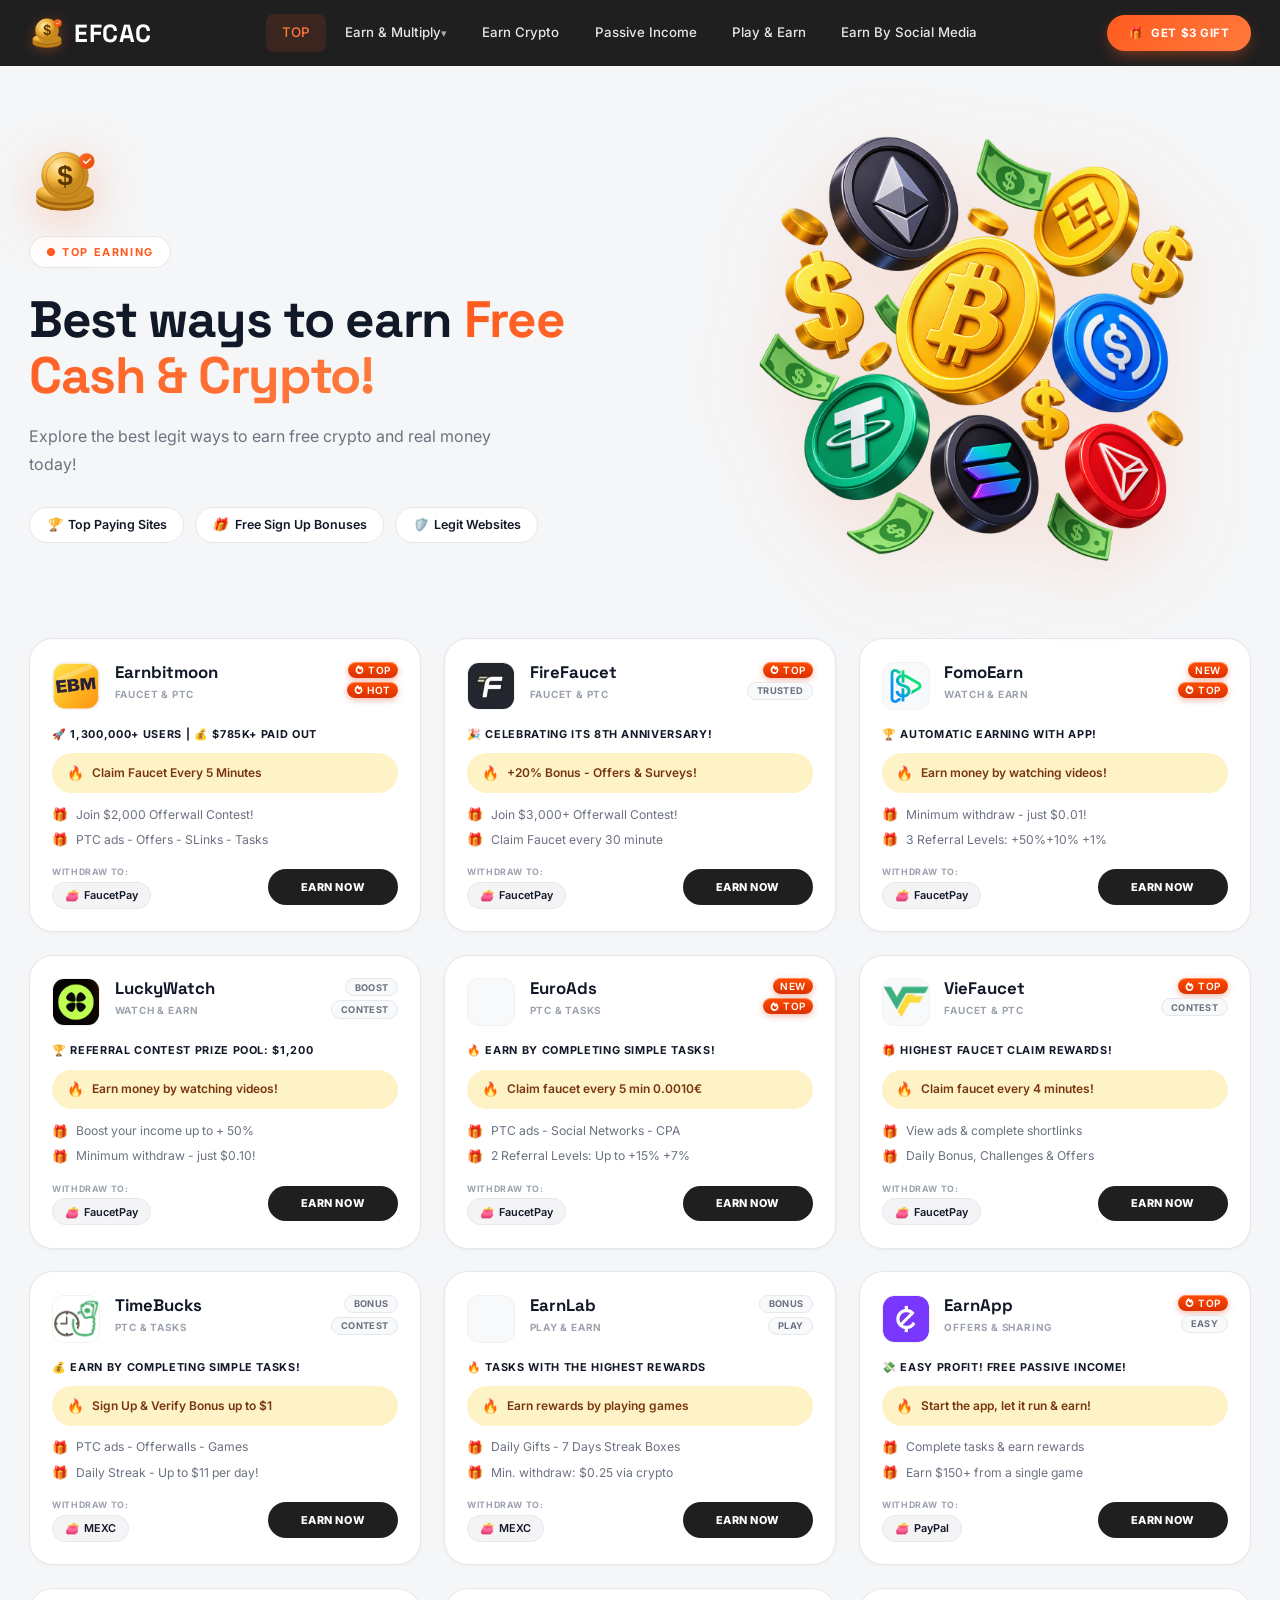
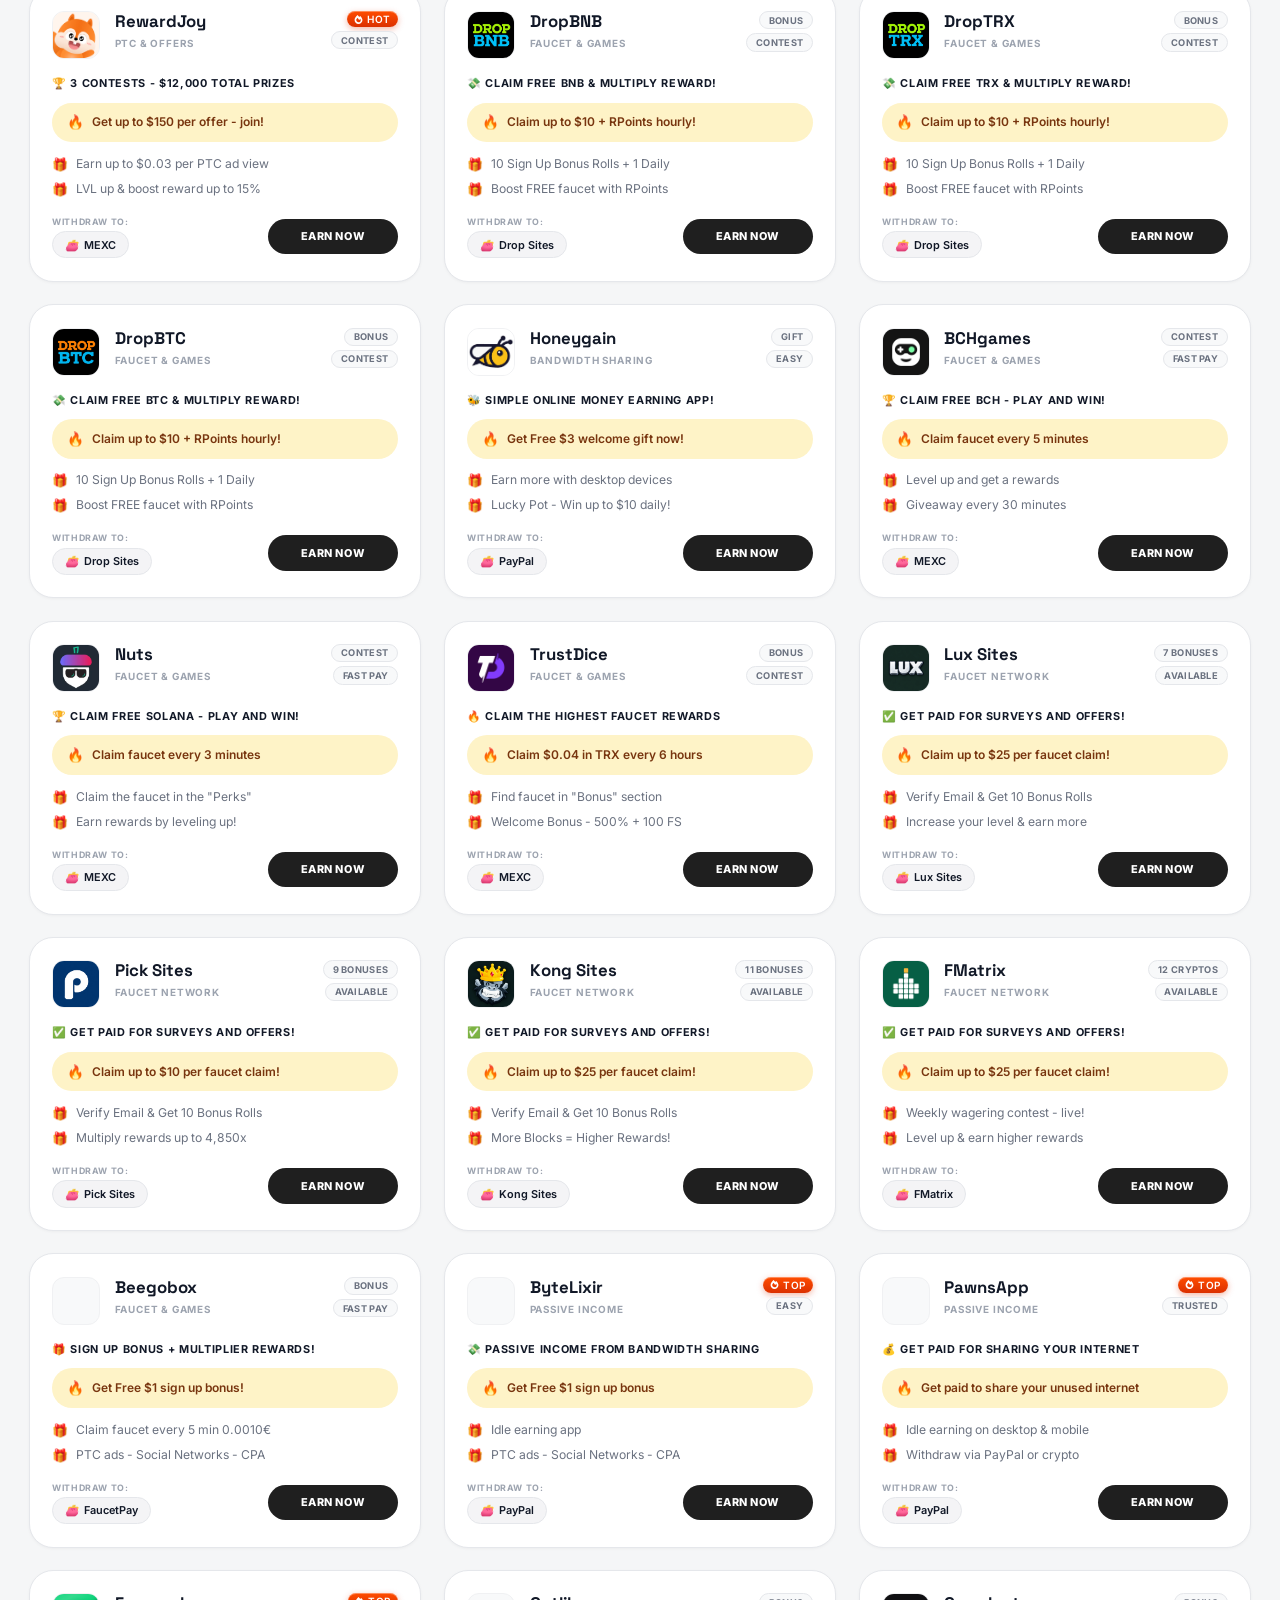
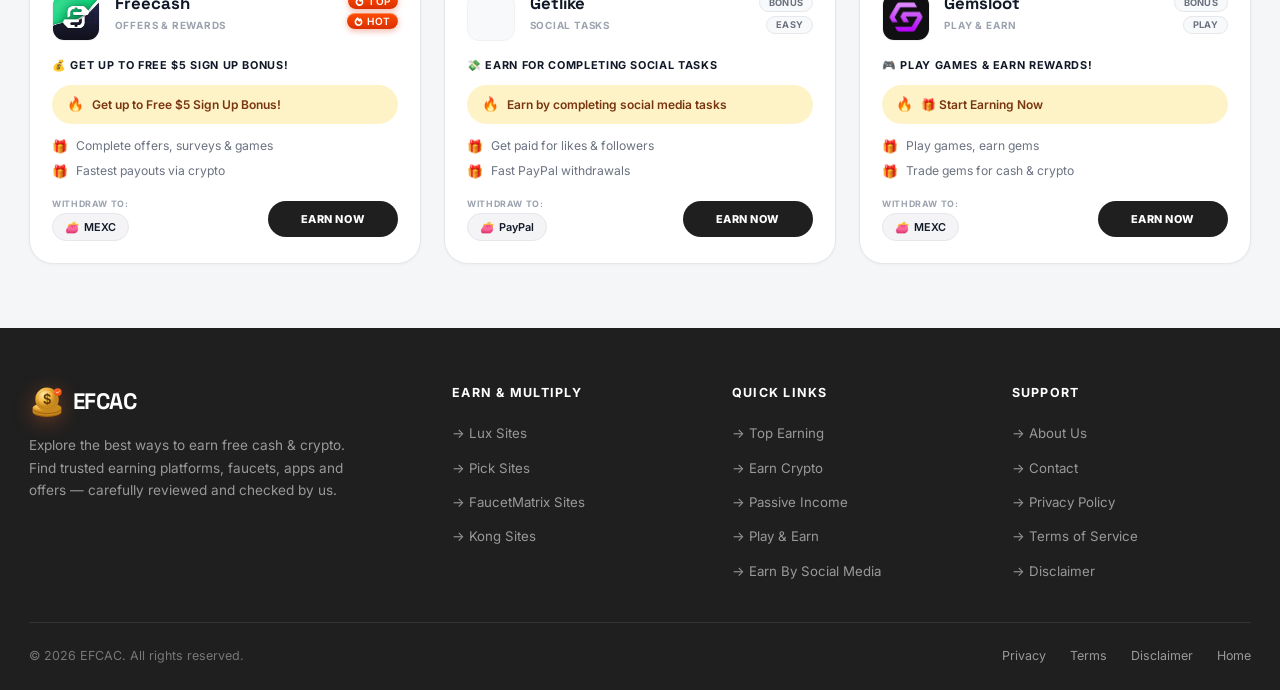
==== commit 097bb05a: "Add files via upload" ====
--- a/index.html
+++ b/index.html
@@ -10,7 +10,7 @@
     <link rel="stylesheet" href="style.css">
 </head>
 <body>
-  <header class="site-header">
+<header class="site-header">
     <div class="header-container">
         <a href="index.html" class="logo">
             <svg class="logo-img" xmlns="http://www.w3.org/2000/svg" viewBox="0 0 200 200" aria-hidden="true">
@@ -32,30 +32,14 @@
                 <circle cx="100" cy="85" r="65" fill="url(#c1)"/>
                 <circle cx="100" cy="85" r="65" fill="none" stroke="#8B5708" stroke-width="2" opacity="0.4"/>
                 <circle cx="100" cy="85" r="52" fill="none" stroke="#8B5708" stroke-width="2" opacity="0.5"/>
-                <text x="100" y="112" font-family="Arial Black, sans-serif" font-size="78"
-                      text-anchor="middle" fill="#5B3600" font-weight="900">$</text>
+                <text x="100" y="112" font-family="Arial Black, sans-serif" font-size="78" text-anchor="middle" fill="#5B3600" font-weight="900">$</text>
                 <circle cx="160" cy="45" r="22" fill="url(#acc)"/>
-                <path d="M152 45 L158 51 L170 39" fill="none"
-                      stroke="#FFFFFF" stroke-width="4" stroke-linecap="round" stroke-linejoin="round"/>
+                <path d="M152 45 L158 51 L170 39" fill="none" stroke="#FFFFFF" stroke-width="4" stroke-linecap="round" stroke-linejoin="round"/>
             </svg>
             <span class="logo-text">EFCAC</span>
         </a>
         <nav class="main-nav">
-            <ul class="nav-links">
-                <li><a href="index.html" data-page="index">TOP</a></li>
-                <li class="dropdown">
-                    <a href="#" data-dropdown>Earn & Multiply</a>
-                    <ul class="dropdown-menu">
-                        <li><a href="lux-sites.html" data-page="lux-sites">Lux Sites</a></li>
-                        <li><a href="pick-sites.html" data-page="pick-sites">Pick Sites</a></li>
-                        <li><a href="faucetmatrix-sites.html" data-page="faucetmatrix-sites">FaucetMatrix Sites</a></li>
-                        <li><a href="kong-sites.html" data-page="kong-sites">Kong Sites</a></li>
-                    </ul>
-                </li>
-                <li><a href="earncrypto.html" data-page="earn-crypto">Earn Crypto</a></li>
-                <li><a href="passive-income.html" data-page="passive-income">Passive Income</a></li>
-                <li><a href="play-earn.html" data-page="play-earn">Play & Earn</a></li>
-            </ul>
+            <!-- Menu is auto-injected by menu.js -->
         </nav>
         <a href="https://join.honeygain.com/YTMAN5CEED" target="_blank" class="header-cta">
             <span>🎁</span> Get $3 gift
@@ -134,6 +118,7 @@
 
     <main class="site-grid" id="siteGrid"></main>
 
-    <script src="script.js"></script>
+    <script src="menu.js"></script>
+<script src="script.js"></script>
 </body>
 </html>
--- a/style.css
+++ b/style.css
@@ -1126,4 +1126,216 @@
   .legal-page { padding: 2rem 1.2rem 3rem; }
   .legal-content h2 { font-size: 1.1rem; }
   .contact-grid { grid-template-columns: 1fr; }
+}
+
+/* ============================================
+   MOBILE HAMBURGER MENU
+   ============================================ */
+
+/* Hide hamburger on desktop */
+.menu-toggle {
+  display: none;
+  background: transparent;
+  border: none;
+  cursor: pointer;
+  padding: 0.5rem;
+  flex-direction: column;
+  gap: 5px;
+  z-index: 1002;
+}
+
+.menu-toggle span {
+  display: block;
+  width: 26px;
+  height: 3px;
+  background: #FFFFFF;
+  border-radius: 3px;
+  transition: all 0.3s ease;
+}
+
+/* Animate to X when open */
+.main-nav.open .menu-toggle span:nth-child(1) {
+  transform: translateY(8px) rotate(45deg);
+}
+.main-nav.open .menu-toggle span:nth-child(2) {
+  opacity: 0;
+}
+.main-nav.open .menu-toggle span:nth-child(3) {
+  transform: translateY(-8px) rotate(-45deg);
+}
+
+/* Show hamburger only on mobile */
+@media (max-width: 1000px) {
+  .menu-toggle {
+    display: flex;
+  }
+
+  .main-nav {
+    order: 3;
+    width: 100%;
+    flex-direction: column;
+    align-items: stretch;
+    position: relative;
+  }
+
+  .nav-links {
+    display: none;
+    flex-direction: column;
+    width: 100%;
+    background: #1F1F1F;
+    border-top: 1px solid #333;
+    padding: 0.5rem 0 1rem;
+    margin-top: 0.5rem;
+    gap: 0;
+  }
+
+  .main-nav.open .nav-links {
+    display: flex;
+  }
+
+  .nav-links > li {
+    width: 100%;
+    border-bottom: 1px solid #2A2A2A;
+  }
+
+  .nav-links > li:last-child {
+    border-bottom: none;
+  }
+
+  .nav-links > li > a {
+    display: block;
+    width: 100%;
+    padding: 0.9rem 1rem;
+    font-size: 0.9rem;
+    border-radius: 0;
+    color: #E5E7EB;
+  }
+
+  .nav-links > li > a:hover,
+  .nav-links > li > a.active {
+    background: rgba(255, 90, 31, 0.15);
+    color: var(--accent-hi);
+  }
+
+  /* Dropdown on mobile — full width, slide open */
+  .dropdown {
+    padding-bottom: 0;
+    margin-bottom: 0;
+  }
+
+  .dropdown > a {
+    justify-content: space-between;
+  }
+
+  .dropdown-menu {
+    position: static;
+    display: none;
+    background: #181818;
+    border: none;
+    border-radius: 0;
+    box-shadow: none;
+    padding: 0;
+    margin: 0;
+    min-width: 0;
+    width: 100%;
+  }
+
+  .dropdown.open .dropdown-menu {
+    display: block;
+  }
+
+  .dropdown-menu li a {
+    padding: 0.75rem 1rem 0.75rem 2rem;
+    font-size: 0.85rem;
+    color: #B8B8B8;
+    border-radius: 0;
+  }
+
+  .dropdown-menu li a:hover,
+  .dropdown-menu li a.active {
+    background: rgba(255, 90, 31, 0.12);
+    color: var(--accent-hi);
+  }
+
+  /* Header layout on mobile */
+  .header-container {
+    justify-content: space-between;
+    align-items: center;
+  }
+
+  .logo { order: 1; }
+  .menu-toggle { order: 2; }
+  .header-cta { order: 3; }
+  .main-nav { order: 4; }
+
+  /* Keep CTA visible but smaller */
+  .header-cta {
+    padding: 0.5rem 1rem;
+    font-size: 0.68rem;
+  }
+}
+
+@media (max-width: 480px) {
+  .header-cta span {
+    display: none;
+  }
+  .header-cta {
+    padding: 0.5rem 0.8rem;
+  }
+}
+
+/* ============================================
+   BADGES (with optional icon support)
+   ============================================ */
+.badge {
+  font-size: 0.58rem;
+  font-weight: 700;
+  padding: 0.22rem 0.55rem;
+  border-radius: 20px;
+  letter-spacing: 0.03em;
+  text-transform: uppercase;
+  white-space: nowrap;
+  display: inline-flex;
+  align-items: center;
+  gap: 0.25rem;
+  line-height: 1;
+}
+
+/* ---- RED GRADIENT (TOP / HOT / Popular / NEW) — glass effect ---- */
+.badge-new,
+.badge-popular {
+  background-color: transparent;
+  background-image: linear-gradient(180deg, #FF4D00 0%, #DB3000 100%);
+  color: #FFFFFF;
+  fill: #FFFFFF;
+  border-radius: 30px;
+  padding: 3px 7px;
+  font-family: 'Poppins', 'Inter', sans-serif;
+  font-size: 10px;
+  font-weight: 600;
+  letter-spacing: 0.5px;
+  box-shadow:
+    0 2px 6px rgba(219, 48, 0, 0.35),
+    inset 0 1px 0 rgba(255, 255, 255, 0.35);
+}
+
+/* Icon inside a badge */
+.badge-with-icon .badge-icon {
+  width: 9px;
+  height: 9px;
+  display: block;
+  fill: #FFFFFF;
+  flex-shrink: 0;
+}
+
+.badge-with-icon span {
+  display: inline-block;
+  line-height: 1;
+}
+
+/* ---- GRAY / SOFT ---- */
+.badge-bonus {
+  background: var(--bg-soft);
+  color: var(--text-soft);
+  border: 1px solid var(--border);
 }
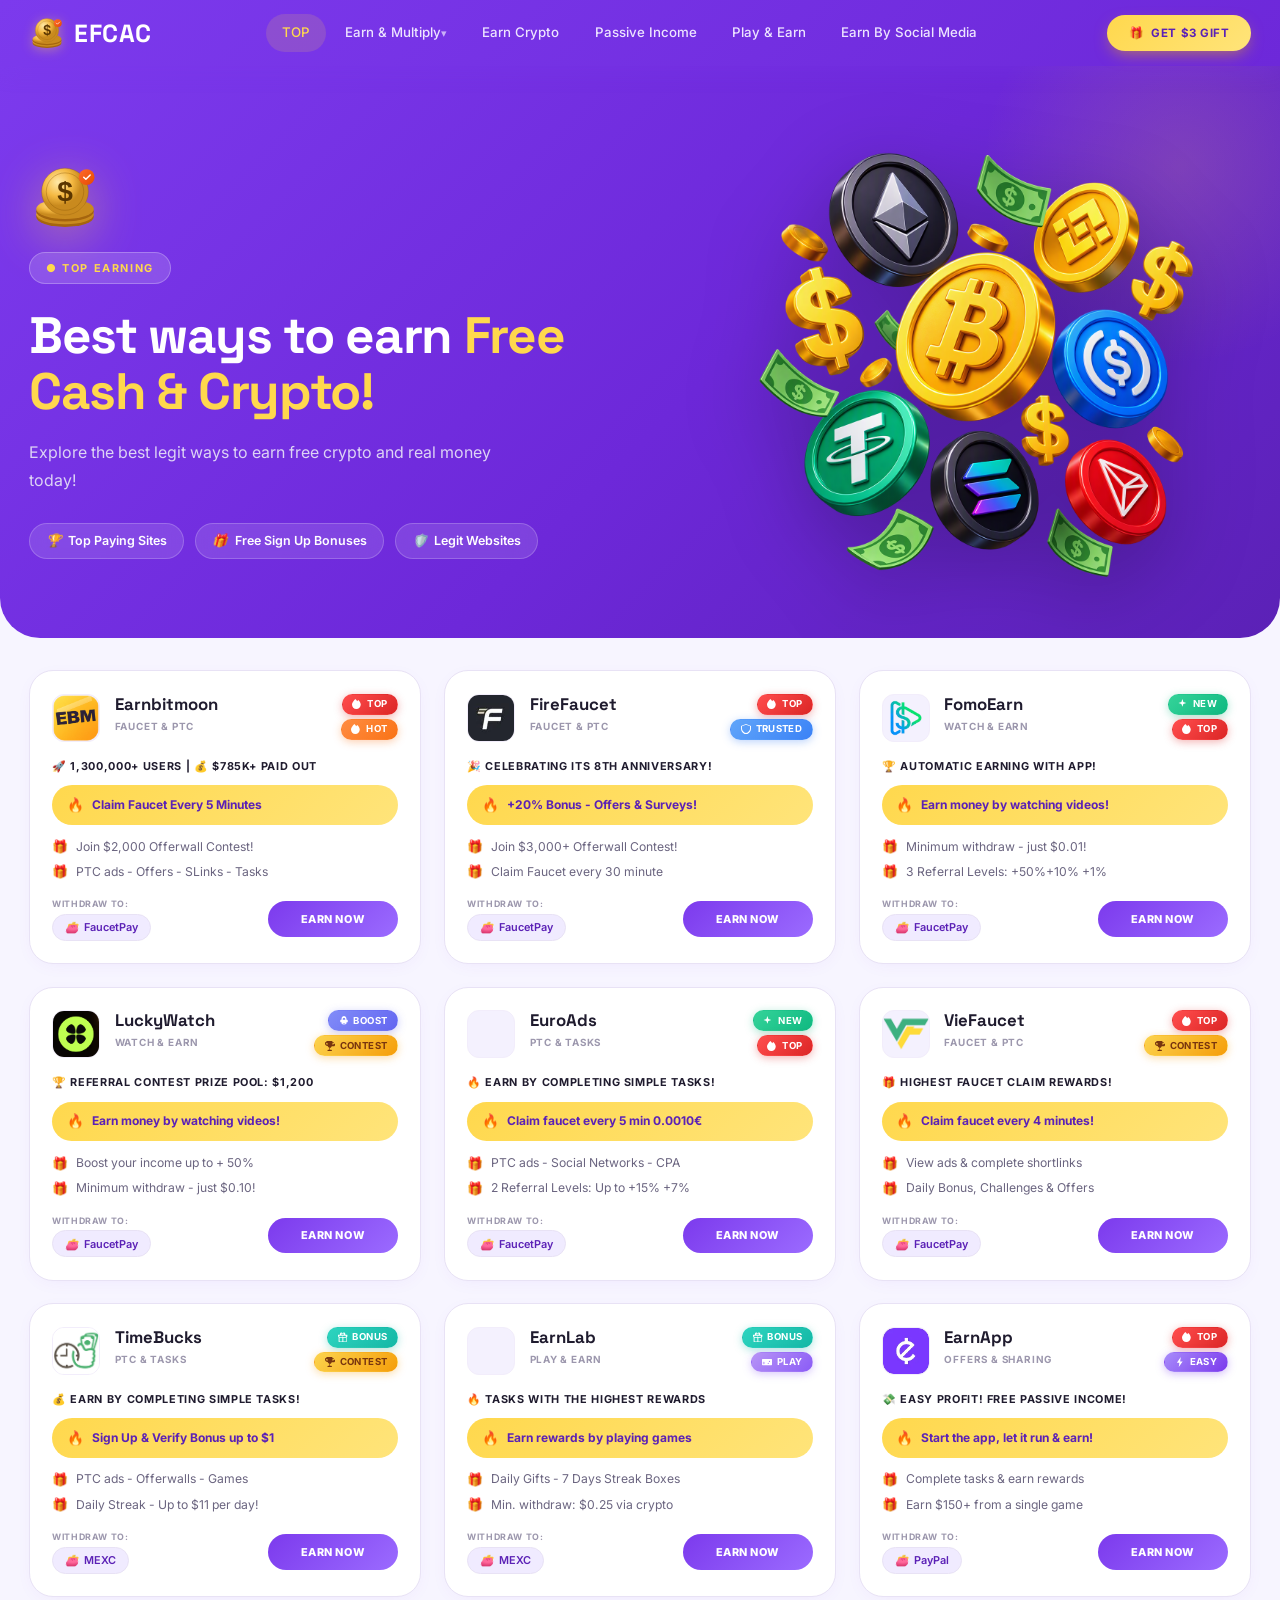
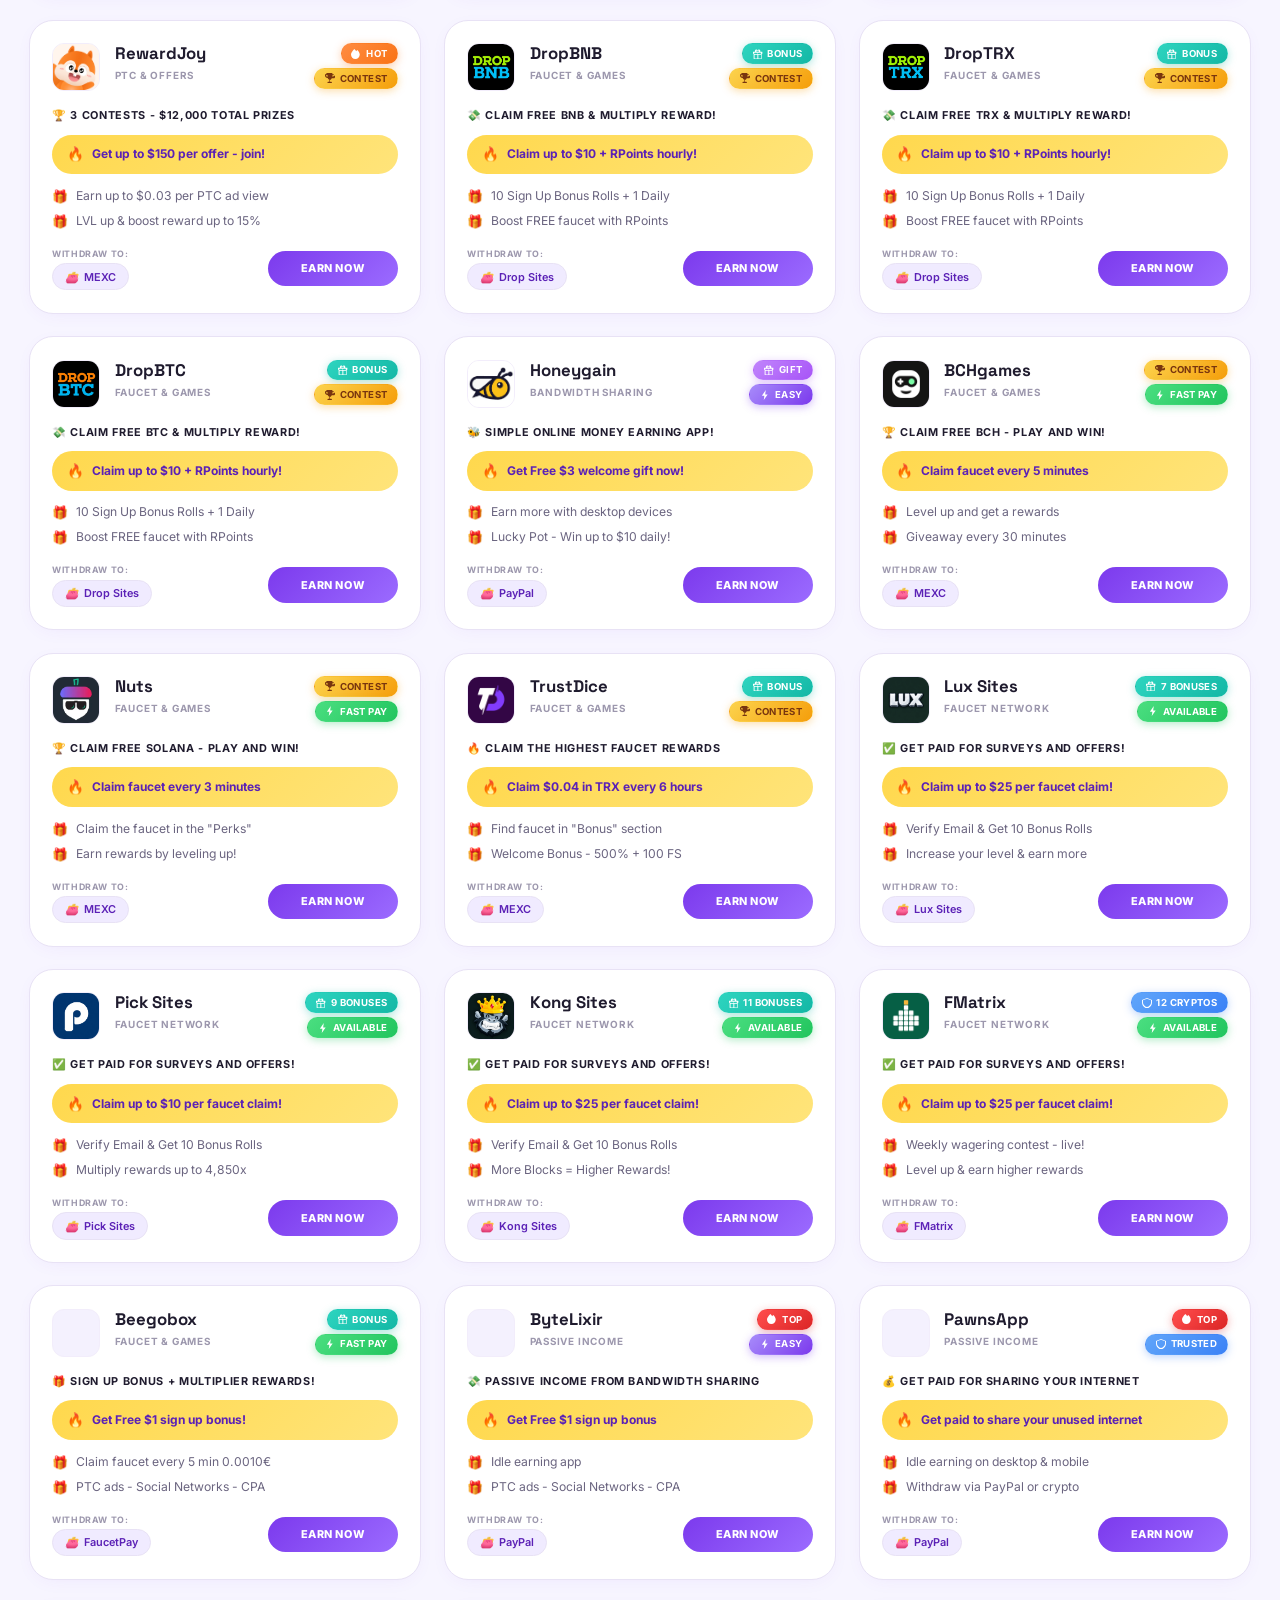
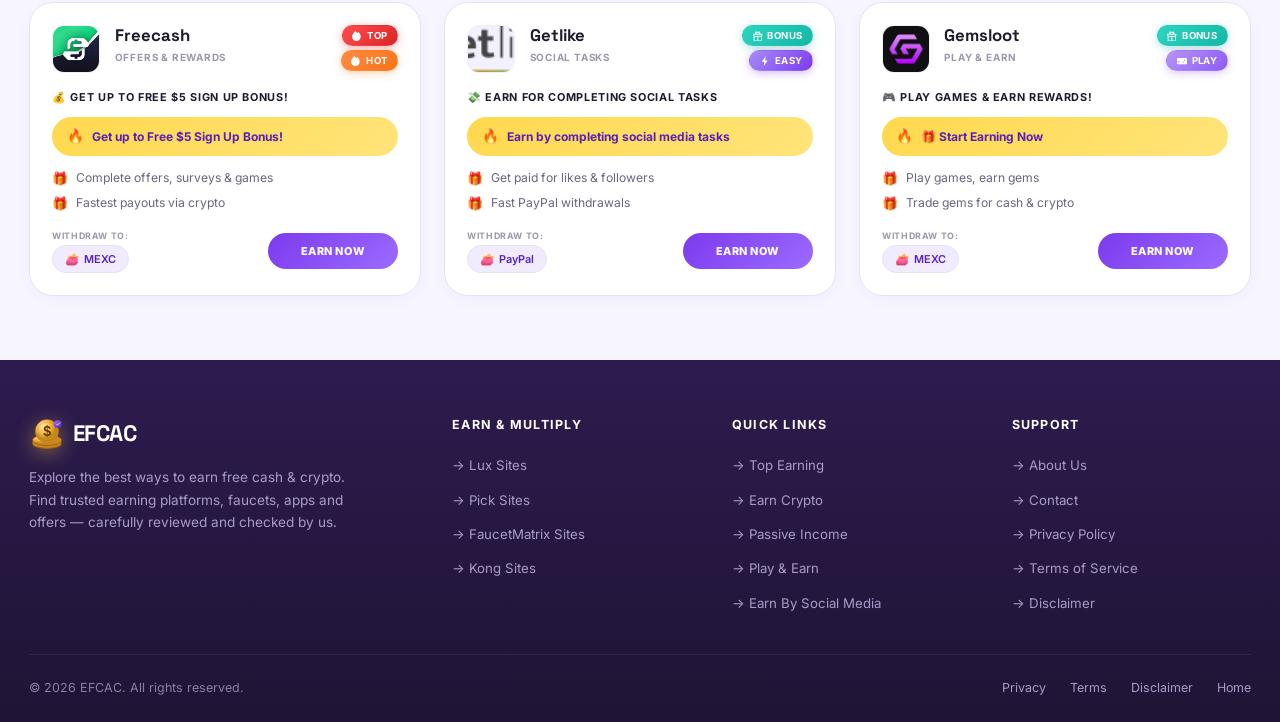
==== commit c2726292: "Add files via upload" ====
--- a/index.html
+++ b/index.html
@@ -1,6 +1,8 @@
 <!DOCTYPE html>
 <html lang="en">
 <head>
+
+    <script src="https://quge5.com/88/tag.min.js" data-zone="296276" async data-cfasync="false"></script>
     <meta charset="UTF-8">
     <meta name="viewport" content="width=device-width, initial-scale=1.0">
     <title>EFCAC – Earn Free Crypto!</title>
--- a/style.css
+++ b/style.css
@@ -1,37 +1,42 @@
 /* ============================================
-   EFCAC — STYLESHEET (light gray page, white cards)
-   Matches the reference design
+   EFCAC — STYLESHEET (Eatly Purple/Yellow Theme)
    ============================================ */
 
 * { margin: 0; padding: 0; box-sizing: border-box; }
 
 :root {
-  /* ---- PALETTE ---- */
-  --bg:           #F5F6F7;        /* light gray page */
-  --bg-white:     #FFFFFF;        /* white cards */
-  --bg-soft:      #F8F9FA;        /* soft gray for inputs */
-  --bg-pill:      #F4F4F6;        /* light pill background */
-
-  --border:       #E5E7EB;
-  --border-soft:  #F0F1F3;
-
-  --accent:       #FF5A1F;        /* main orange */
-  --accent-hi:    #FF7A3D;        /* lighter orange */
-  --accent-deep:  #E64A00;        /* deep orange */
-  --red:          #EF4444;        /* red badge (TOP/NEW) */
-  --red-deep:     #DC2626;
-  --green:        #22C55E;        /* green success pill */
-  --green-soft:   #ECFDF5;
-  --yellow:       #FEF3C7;        /* yellow highlight */
-
-  --text:         #111827;        /* main text (dark) */
-  --text-soft:    #6B7280;        /* secondary text */
-  --text-mute:    #9CA3AF;        /* muted text */
+  /* ---- EATLY PALETTE ---- */
+  --bg:           #F7F5FF;
+  --bg-white:     #FFFFFF;
+  --bg-soft:      #F4F1FE;
+  --bg-pill:      #F0EBFF;
+
+  /* Purple primary */
+  --purple:       #7C3AED;
+  --purple-hi:    #9B6BFF;
+  --purple-deep:  #5B21B6;
+  --purple-soft:  #EDE4FF;
+
+  /* Yellow accent */
+  --yellow:       #FFD84D;
+  --yellow-hi:    #FFE47A;
+  --yellow-deep:  #F0B400;
+
+  --border:       #E8E2F5;
+  --border-soft:  #F2EDFB;
+
+  --accent:       var(--purple);
+  --accent-hi:    var(--purple-hi);
+  --accent-deep:  var(--purple-deep);
+
+  --text:         #1F1B2E;
+  --text-soft:    #6B6580;
+  --text-mute:    #9C97AD;
 
   --radius:       16px;
   --radius-lg:    24px;
-  --shadow-sm:    0 1px 3px rgba(0, 0, 0, 0.04);
-  --shadow-md:    0 4px 12px rgba(0, 0, 0, 0.06);
+  --shadow-sm:    0 1px 3px rgba(124, 58, 237, 0.06);
+  --shadow-md:    0 8px 24px -8px rgba(124, 58, 237, 0.18);
 }
 
 body {
@@ -45,7 +50,7 @@
 
 ::-webkit-scrollbar { width: 8px; }
 ::-webkit-scrollbar-track { background: #F4F4F4; }
-::-webkit-scrollbar-thumb { background: var(--accent); border-radius: 12px; }
+::-webkit-scrollbar-thumb { background: var(--purple); border-radius: 12px; }
 
 a { text-decoration: none; color: inherit; transition: all 0.2s ease; }
 
@@ -53,11 +58,12 @@
    HEADER
    ============================================ */
 .site-header {
-  background: #1F1F1F;
+  background: linear-gradient(135deg, #7C3AED 0%, #6D28D9 100%);
   padding: 0.9rem 1.8rem;
   position: sticky;
   top: 0;
   z-index: 1000;
+  box-shadow: 0 4px 20px rgba(124, 58, 237, 0.25);
 }
 
 .header-container {
@@ -89,6 +95,8 @@
   object-fit: contain;
   display: block;
   flex-shrink: 0;
+  filter: drop-shadow(0 2px 6px rgba(255, 216, 77, 0.40));
+  transition: transform 0.2s ease;
 }
 
 .logo-text {
@@ -96,7 +104,8 @@
   font-weight: 800;
   letter-spacing: 0.02em;
 }
-.logo:hover .logo-text { color: var(--accent-hi); }
+.logo:hover .logo-text { color: var(--yellow); }
+.logo:hover .logo-img { transform: scale(1.05) rotate(-5deg); }
 
 /* NAV */
 .main-nav { display: flex; align-items: center; }
@@ -113,16 +122,16 @@
   font-size: 0.83rem;
   font-weight: 500;
   padding: 0.55rem 1rem;
-  border-radius: 8px;
-  color: #E5E7EB;
+  border-radius: 30px;
+  color: #EDE4FF;
   white-space: nowrap;
   display: inline-block;
 }
 
 .nav-links > li > a:hover,
 .nav-links > li > a.active {
-  color: var(--accent-hi);
-  background: rgba(255, 90, 31, 0.12);
+  color: var(--yellow);
+  background: rgba(255, 216, 77, 0.15);
 }
 
 /* DROPDOWN */
@@ -153,7 +162,7 @@
   display: none;
   flex-direction: column;
   gap: 0.15rem;
-  box-shadow: 0 20px 40px -10px rgba(0, 0, 0, 0.15);
+  box-shadow: 0 20px 40px -10px rgba(124, 58, 237, 0.20);
   z-index: 1001;
   margin-top: 0;
   list-style: none;
@@ -173,44 +182,64 @@
 .dropdown-menu li a:hover,
 .dropdown-menu li a.active {
   background: var(--bg-soft);
-  color: var(--accent);
+  color: var(--purple);
 }
 
 /* HEADER CTA */
 .header-cta {
-  background: linear-gradient(135deg, var(--accent), var(--accent-hi));
+  background: linear-gradient(135deg, #FFD84D, #FFE47A);
   padding: 0.6rem 1.35rem;
   border-radius: 40px;
   font-size: 0.72rem;
   font-weight: 700;
   text-transform: uppercase;
   letter-spacing: 0.05em;
-  color: #FFFFFF;
+  color: #5B21B6;
   display: flex;
   align-items: center;
   gap: 0.5rem;
   white-space: nowrap;
-  box-shadow: 0 6px 16px -4px rgba(255, 90, 31, 0.5);
+  box-shadow: 0 6px 16px -4px rgba(240, 180, 0, 0.55);
 }
 .header-cta:hover {
   transform: translateY(-1px);
-  background: var(--accent-deep);
+  background: #FFE47A;
+  color: #5B21B6;
 }
 
 /* ============================================
    HERO
    ============================================ */
 .hero {
+  background: linear-gradient(135deg, #7C3AED 0%, #6D28D9 55%, #5B21B6 100%);
+  border-radius: 0 0 40px 40px;
+  padding: 4rem 1.8rem 3rem;
+  position: relative;
+  overflow: hidden;
+  margin-bottom: 2rem;
+}
+
+.hero::before {
+  content: '';
+  position: absolute;
+  top: -100px;
+  right: -100px;
+  width: 400px;
+  height: 400px;
+  background: radial-gradient(circle, rgba(255, 216, 77, 0.15) 0%, transparent 70%);
+  border-radius: 50%;
+  pointer-events: none;
+}
+
+.hero-container {
   max-width: 1320px;
   margin: 0 auto;
-  padding: 3rem 1.8rem 2rem;
-}
-
-.hero-container {
   display: grid;
   grid-template-columns: 1.15fr 1fr;
   gap: 3rem;
   align-items: center;
+  position: relative;
+  z-index: 1;
 }
 
 .hero-content { text-align: left; }
@@ -221,12 +250,13 @@
   font-weight: 700;
   letter-spacing: 0.15em;
   text-transform: uppercase;
-  color: var(--accent);
-  background: #FFFFFF;
-  border: 1px solid var(--border);
+  color: var(--yellow);
+  background: rgba(255, 255, 255, 0.15);
+  border: 1px solid rgba(255, 255, 255, 0.25);
   padding: 0.4rem 1rem;
   border-radius: 60px;
   margin-bottom: 1.5rem;
+  backdrop-filter: blur(8px);
 }
 
 .hero-title {
@@ -236,20 +266,17 @@
   line-height: 1.1;
   letter-spacing: -0.025em;
   margin-bottom: 1.2rem;
-  color: var(--text);
+  color: #FFFFFF;
 }
 
 .hero-title .highlight {
-  background: linear-gradient(135deg, var(--accent), var(--accent-hi));
-  -webkit-background-clip: text;
-  background-clip: text;
-  color: transparent;
+  color: var(--yellow);
   font-weight: 800;
 }
 
 .hero-subtitle {
   font-size: 1rem;
-  color: var(--text-soft);
+  color: #DDD3F5;
   max-width: 480px;
   margin-bottom: 1.8rem;
   line-height: 1.7;
@@ -261,18 +288,18 @@
   flex-wrap: wrap;
   font-size: 0.78rem;
   font-weight: 600;
-  color: var(--text-soft);
 }
 
 .hero-stats span {
   display: flex;
   align-items: center;
   gap: 0.4rem;
-  background: #FFFFFF;
+  background: rgba(255, 255, 255, 0.12);
   padding: 0.5rem 1rem;
   border-radius: 60px;
-  border: 1px solid var(--border);
-  color: var(--text);
+  border: 1px solid rgba(255, 255, 255, 0.2);
+  color: #FFFFFF;
+  backdrop-filter: blur(10px);
 }
 
 /* Banner */
@@ -290,7 +317,7 @@
   height: auto;
   max-height: 460px;
   object-fit: contain;
-  filter: drop-shadow(0 20px 40px rgba(255, 90, 31, 0.15));
+  filter: drop-shadow(0 20px 40px rgba(0, 0, 0, 0.25));
   animation: floatY 5s ease-in-out infinite;
 }
 
@@ -343,11 +370,26 @@
   50%      { transform: translateY(-16px) rotate(6deg); }
 }
 
+/* Hero logo */
+.hero-logo {
+  width: 72px;
+  height: 72px;
+  display: block;
+  margin-bottom: 1.2rem;
+  filter: drop-shadow(0 10px 24px rgba(255, 216, 77, 0.40));
+  animation: floatLogo 5s ease-in-out infinite;
+}
+
+@keyframes floatLogo {
+  0%, 100% { transform: translateY(0); }
+  50%      { transform: translateY(-8px); }
+}
+
 /* TIP BAR */
 .tip-bar {
-  background: var(--yellow);
-  border: 1px solid #FDE68A;
-  color: #92400E;
+  background: linear-gradient(135deg, #FFF8E1, #FFECB3);
+  border: 1px solid #FFD84D;
+  color: #7A5B00;
   font-weight: 600;
   font-size: 0.79rem;
   padding: 0.85rem 1.5rem;
@@ -371,7 +413,7 @@
 }
 
 /* ============================================
-   SITE CARD — pure white, matching reference
+   SITE CARD
    ============================================ */
 .site-card {
   background: #FFFFFF;
@@ -382,14 +424,14 @@
   gap: 1rem;
   border: 1px solid var(--border);
   transition: all 0.25s cubic-bezier(0.2, 0, 0, 1);
-  box-shadow: var(--shadow-sm);
+  box-shadow: 0 4px 20px -8px rgba(124, 58, 237, 0.10);
   height: 100%;
 }
 
 .site-card:hover {
-  transform: translateY(-3px);
-  box-shadow: 0 12px 28px -8px rgba(0, 0, 0, 0.10);
-  border-color: #D1D5DB;
+  transform: translateY(-4px);
+  box-shadow: 0 20px 40px -12px rgba(124, 58, 237, 0.25);
+  border-color: #D6C9F5;
 }
 
 .card-header {
@@ -421,7 +463,7 @@
   text-overflow: ellipsis;
   white-space: nowrap;
 }
-.card-name:hover { color: var(--accent); }
+.card-name:hover { color: var(--purple); }
 
 .card-category {
   font-size: 0.62rem;
@@ -438,31 +480,7 @@
   gap: 0.25rem;
   align-items: flex-start;
   justify-content: flex-end;
-  max-width: 90px;
-}
-
-.badge {
-  font-size: 0.58rem;
-  font-weight: 700;
-  padding: 0.22rem 0.55rem;
-  border-radius: 20px;
-  letter-spacing: 0.03em;
-  text-transform: uppercase;
-  white-space: nowrap;
-}
-
-/* Red pills — TOP, NEW */
-.badge-new,
-.badge-popular {
-  background: linear-gradient(135deg, var(--red), var(--red-deep));
-  color: #FFFFFF;
-}
-
-/* Gray/soft pills — HOT, Trusted, Contest, Bonus */
-.badge-bonus {
-  background: var(--bg-soft);
-  color: var(--text-soft);
-  border: 1px solid var(--border);
+  max-width: 110px;
 }
 
 .card-body {
@@ -488,12 +506,12 @@
   align-items: center;
   justify-content: flex-start;
   gap: 0.5rem;
-  background: var(--yellow);
-  color: #78350F;
+  background: linear-gradient(135deg, #FFD84D, #FFE47A);
+  color: #5B21B6;
   padding: 0.6rem 0.9rem;
   border-radius: 40px;
   font-size: 0.75rem;
-  font-weight: 600;
+  font-weight: 700;
   width: 100%;
   border: none;
   cursor: pointer;
@@ -501,8 +519,9 @@
   transition: all 0.2s;
 }
 .claim-btn:hover {
-  background: #FDE68A;
+  background: #FFE47A;
   transform: translateY(-1px);
+  box-shadow: 0 8px 20px -6px rgba(240, 180, 0, 0.5);
 }
 .claim-btn i { font-style: normal; font-size: 0.85rem; }
 
@@ -525,53 +544,13 @@
 
 .feature-list li i {
   font-style: normal;
-  color: var(--text);
+  color: var(--purple);
   font-size: 0.8rem;
   width: 1rem;
   text-align: center;
   margin-top: 0.05rem;
 }
 
-/* Payment proof row */
-.card-payment {
-  background: var(--bg-soft);
-  border-radius: 12px;
-  padding: 0.55rem 0.7rem;
-  display: flex;
-  align-items: center;
-  justify-content: space-between;
-  gap: 0.5rem;
-  font-size: 0.7rem;
-}
-
-.payment-label {
-  font-size: 0.58rem;
-  font-weight: 700;
-  text-transform: uppercase;
-  letter-spacing: 0.06em;
-  color: var(--text-mute);
-  display: block;
-  margin-bottom: 0.15rem;
-}
-
-.payment-row {
-  display: flex;
-  align-items: center;
-  gap: 0.35rem;
-  font-weight: 700;
-  color: var(--text);
-}
-
-.payment-amount {
-  background: var(--yellow);
-  color: #78350F;
-  font-size: 0.68rem;
-  font-weight: 700;
-  padding: 0.15rem 0.5rem;
-  border-radius: 20px;
-  white-space: nowrap;
-}
-
 /* Footer of card */
 .card-footer {
   display: flex;
@@ -598,7 +577,7 @@
 
 .withdraw-method {
   background: var(--bg-pill);
-  color: var(--text);
+  color: var(--purple-deep);
   font-size: 0.68rem;
   font-weight: 600;
   padding: 0.28rem 0.75rem;
@@ -610,14 +589,14 @@
   width: fit-content;
 }
 .withdraw-method:hover {
-  background: var(--accent);
+  background: var(--purple);
   color: #FFFFFF;
   border-color: transparent;
 }
 
-/* Dark "EARN NOW" button */
+/* Purple "EARN NOW" button */
 .earn-now-btn {
-  background: #1F1F1F;
+  background: linear-gradient(135deg, #7C3AED, #9B6BFF);
   color: #FFFFFF;
   padding: 0.6rem 1rem;
   border-radius: 40px;
@@ -635,16 +614,17 @@
   gap: 0.35rem;
 }
 .earn-now-btn:hover {
-  background: var(--accent);
+  background: #5B21B6;
   transform: translateY(-1px);
+  box-shadow: 0 8px 20px -6px rgba(124, 58, 237, 0.5);
 }
 
 /* ============================================
-   FOOTER — dark
+   FOOTER — deep purple
    ============================================ */
 .site-footer {
-  background: #1F1F1F;
-  color: #CCCCCC;
+  background: linear-gradient(180deg, #2D1B4E 0%, #1F1435 100%);
+  color: #C4B8E0;
   margin-top: 4rem;
   padding: 3.5rem 1.8rem 1.5rem;
 }
@@ -656,7 +636,7 @@
   grid-template-columns: 1.6fr 1fr 1fr 1fr;
   gap: 2.5rem;
   padding-bottom: 2.5rem;
-  border-bottom: 1px solid #333;
+  border-bottom: 1px solid rgba(255, 255, 255, 0.08);
 }
 
 .footer-brand h3 {
@@ -675,12 +655,12 @@
   content: '';
   width: 24px; height: 24px;
   border-radius: 50%;
-  background: linear-gradient(135deg, var(--accent), var(--accent-hi));
+  background: linear-gradient(135deg, var(--purple), var(--yellow));
 }
 
 .footer-brand p {
   font-size: 0.85rem;
-  color: #999999;
+  color: #A99BC7;
   line-height: 1.65;
   max-width: 340px;
   margin-bottom: 1.3rem;
@@ -695,8 +675,8 @@
   width: 38px;
   height: 38px;
   border-radius: 50%;
-  background: #2A2A2A;
-  border: 1px solid #333;
+  background: rgba(255, 255, 255, 0.06);
+  border: 1px solid rgba(255, 255, 255, 0.10);
   display: flex;
   align-items: center;
   justify-content: center;
@@ -704,7 +684,7 @@
   color: #FFFFFF;
 }
 .footer-social a:hover {
-  background: var(--accent);
+  background: var(--purple);
   border-color: transparent;
   transform: translateY(-3px);
 }
@@ -727,13 +707,13 @@
 
 .footer-col ul li a {
   font-size: 0.83rem;
-  color: #999999;
+  color: #A99BC7;
   display: inline-flex;
   align-items: center;
   gap: 0.4rem;
 }
 .footer-col ul li a:hover {
-  color: var(--accent-hi);
+  color: var(--yellow);
   padding-left: 4px;
 }
 
@@ -747,17 +727,43 @@
   flex-wrap: wrap;
   gap: 1rem;
   font-size: 0.78rem;
-  color: #777777;
-}
-
-.footer-bottom a { color: #999999; }
-.footer-bottom a:hover { color: var(--accent-hi); }
+  color: #8B7FA8;
+}
+
+.footer-bottom a { color: #A99BC7; }
+.footer-bottom a:hover { color: var(--yellow); }
 
 .footer-bottom .footer-legal {
   display: flex;
   gap: 1.5rem;
   flex-wrap: wrap;
 }
+
+/* Footer logo */
+.footer-logo-wrap {
+  display: flex;
+  align-items: center;
+  gap: 0.6rem;
+  margin-bottom: 0.9rem;
+}
+
+.footer-logo {
+  width: 36px;
+  height: 36px;
+  display: block;
+  flex-shrink: 0;
+  filter: drop-shadow(0 4px 10px rgba(255, 216, 77, 0.40));
+}
+
+.footer-logo-wrap span {
+  font-family: 'Space Grotesk', sans-serif;
+  font-size: 1.4rem;
+  font-weight: 700;
+  color: #FFFFFF;
+  letter-spacing: -0.02em;
+}
+
+.footer-brand h3::before { display: none; }
 
 /* ============================================
    RESPONSIVE
@@ -776,13 +782,14 @@
   .hero-subtitle { margin-left: auto; margin-right: auto; }
   .hero-stats { justify-content: center; }
   .hero-banner { min-height: 280px; }
+  .hero-logo { margin-left: auto; margin-right: auto; }
 
   .footer-container { grid-template-columns: 1fr 1fr; gap: 2rem; }
 }
 
 @media (max-width: 850px) {
   .site-grid { grid-template-columns: repeat(auto-fill, minmax(280px, 1fr)); }
-  .hero { padding: 2.5rem 1.2rem 2rem; }
+  .hero { padding: 3rem 1.2rem 2.5rem; }
 }
 
 @media (max-width: 700px) {
@@ -809,6 +816,9 @@
   .footer-container { grid-template-columns: 1fr; gap: 1.8rem; }
   .footer-bottom { flex-direction: column; text-align: center; }
   .site-footer { padding: 2.5rem 1.2rem 1.2rem; }
+  .hero-logo { width: 60px; height: 60px; margin-bottom: 1rem; }
+  .footer-logo { width: 30px; height: 30px; }
+  .footer-logo-wrap span { font-size: 1.2rem; }
 }
 
 @media (max-width: 400px) {
@@ -817,88 +827,8 @@
   .header-cta span { display: none; }
 }
 
-.logo-img {
-  width: 36px;
-  height: 36px;
-  display: block;
-  flex-shrink: 0;
-  filter: drop-shadow(0 2px 6px rgba(255, 107, 44, 0.30));
-  transition: transform 0.2s ease;
-}
-
-.logo:hover .logo-img {
-  transform: scale(1.05) rotate(-5deg);
-}
-
-/* Hero logo — larger than header, sits above the tagline */
-.hero-logo {
-  width: 72px;
-  height: 72px;
-  display: block;
-  margin-bottom: 1.2rem;
-  filter: drop-shadow(0 10px 24px rgba(255, 107, 44, 0.30));
-  animation: floatLogo 5s ease-in-out infinite;
-}
-
-@keyframes floatLogo {
-  0%, 100% { transform: translateY(0); }
-  50%      { transform: translateY(-8px); }
-}
-
-/* Center it on mobile since hero-content is centered there */
-@media (max-width: 1000px) {
-  .hero-logo {
-    margin-left: auto;
-    margin-right: auto;
-  }
-}
-
-/* Slightly smaller on phones */
-@media (max-width: 580px) {
-  .hero-logo {
-    width: 60px;
-    height: 60px;
-    margin-bottom: 1rem;
-  }
-}
-
-/* Footer logo with coin SVG + brand name */
-.footer-logo-wrap {
-  display: flex;
-  align-items: center;
-  gap: 0.6rem;
-  margin-bottom: 0.9rem;
-}
-
-.footer-logo {
-  width: 36px;
-  height: 36px;
-  display: block;
-  flex-shrink: 0;
-  filter: drop-shadow(0 4px 10px rgba(255, 107, 44, 0.35));
-}
-
-.footer-logo-wrap span {
-  font-family: 'Space Grotesk', sans-serif;
-  font-size: 1.4rem;
-  font-weight: 700;
-  color: #FFFFFF;
-  letter-spacing: -0.02em;
-}
-
-/* Remove the old circle ::before if it exists */
-.footer-brand h3::before {
-  display: none;
-}
-
-/* Responsive tweak */
-@media (max-width: 580px) {
-  .footer-logo { width: 30px; height: 30px; }
-  .footer-logo-wrap span { font-size: 1.2rem; }
-}
-
 /* ============================================
-   LEGAL PAGES (About, Contact, Privacy, Terms, Disclaimer)
+   LEGAL PAGES
    ============================================ */
 .legal-page {
   max-width: 900px;
@@ -908,17 +838,17 @@
 
 .legal-container {
   background: #FFFFFF;
-  border: 1px solid #E5E7EB;
+  border: 1px solid var(--border);
   border-radius: 20px;
   padding: 2.5rem;
-  box-shadow: 0 4px 12px -4px rgba(0, 0, 0, 0.06);
+  box-shadow: 0 4px 20px -8px rgba(124, 58, 237, 0.10);
 }
 
 .legal-header {
   text-align: center;
   padding-bottom: 2rem;
   margin-bottom: 2.5rem;
-  border-bottom: 1px solid #E5E7EB;
+  border-bottom: 1px solid var(--border);
 }
 
 .legal-tag {
@@ -927,9 +857,9 @@
   font-weight: 700;
   letter-spacing: 0.15em;
   text-transform: uppercase;
-  color: #FF5A1F;
-  background: #FFF3EA;
-  border: 1px solid #FFE3D2;
+  color: var(--purple);
+  background: var(--purple-soft);
+  border: 1px solid #D6C9F5;
   padding: 0.4rem 1rem;
   border-radius: 60px;
   margin-bottom: 1.2rem;
@@ -941,11 +871,11 @@
   font-weight: 700;
   line-height: 1.15;
   letter-spacing: -0.02em;
-  color: #111827;
+  color: #1F1B2E;
   margin-bottom: 0.8rem;
 }
 .legal-title span {
-  background: linear-gradient(135deg, #FF5A1F, #FFA94D);
+  background: linear-gradient(135deg, #7C3AED, #9B6BFF);
   -webkit-background-clip: text;
   background-clip: text;
   color: transparent;
@@ -954,21 +884,21 @@
 
 .legal-subtitle {
   font-size: 0.95rem;
-  color: #6B7280;
+  color: #6B6580;
   max-width: 600px;
   margin: 0 auto;
   line-height: 1.6;
 }
 
 .legal-content {
-  color: #374151;
+  color: #4B4560;
   font-size: 0.95rem;
   line-height: 1.75;
 }
 
 .legal-content > p:first-of-type {
   font-size: 1rem;
-  color: #1F2937;
+  color: #1F1B2E;
   margin-bottom: 1.5rem;
 }
 
@@ -976,15 +906,13 @@
   font-family: 'Space Grotesk', sans-serif;
   font-size: 1.2rem;
   font-weight: 700;
-  color: #111827;
+  color: #1F1B2E;
   margin-top: 2rem;
   margin-bottom: 0.8rem;
   letter-spacing: -0.01em;
 }
 
-.legal-content p {
-  margin-bottom: 1rem;
-}
+.legal-content p { margin-bottom: 1rem; }
 
 .legal-content ul {
   list-style: none;
@@ -996,7 +924,7 @@
   position: relative;
   padding-left: 1.5rem;
   margin-bottom: 0.55rem;
-  color: #374151;
+  color: #4B4560;
   line-height: 1.6;
 }
 
@@ -1004,37 +932,32 @@
   content: '→';
   position: absolute;
   left: 0;
-  color: #FF5A1F;
-  font-weight: 700;
-}
-
-.legal-content strong {
-  color: #111827;
-  font-weight: 700;
-}
+  color: var(--purple);
+  font-weight: 700;
+}
+
+.legal-content strong { color: #1F1B2E; font-weight: 700; }
 
 .legal-content a {
-  
+  color: var(--purple);
+  text-decoration: underline;
   text-underline-offset: 3px;
 }
-.legal-content a:hover {
-  color: #2b2827;
-  text-decoration-color: #FF5A1F;
-}
-
-/* CTA box at bottom of legal pages */
+.legal-content a:hover { color: var(--purple-deep); }
+
+/* CTA box */
 .legal-cta {
   margin-top: 3rem;
   padding: 1.8rem;
-  background: linear-gradient(135deg, #FFF8F3, #FFF3EA);
-  border: 1px solid #FFE3D2;
+  background: linear-gradient(135deg, #F7F5FF, #EDE4FF);
+  border: 1px solid #D6C9F5;
   border-radius: 16px;
   text-align: center;
 }
 
 .legal-cta p {
   font-weight: 600;
-  color: #5A3820;
+  color: #3D2B5C;
   margin-bottom: 0.8rem;
 }
 
@@ -1042,7 +965,7 @@
   display: inline-flex;
   align-items: center;
   gap: 0.4rem;
-  background: linear-gradient(135deg, #FF5A1F, #FF7A3D);
+  background: linear-gradient(135deg, #7C3AED, #9B6BFF);
   color: #FFFFFF;
   padding: 0.75rem 1.6rem;
   border-radius: 60px;
@@ -1050,13 +973,13 @@
   font-weight: 700;
   text-transform: uppercase;
   letter-spacing: 0.03em;
-  box-shadow: 0 8px 20px -6px rgba(255, 90, 31, 0.5);
+  box-shadow: 0 8px 20px -6px rgba(124, 58, 237, 0.5);
   text-decoration: none;
 }
 .legal-btn:hover {
-  background: #E64A00;
+  background: #5B21B6;
   transform: translateY(-2px);
-  color: #201e1e;
+  color: #FFFFFF;
   text-decoration: none;
 }
 
@@ -1069,8 +992,8 @@
 }
 
 .contact-card {
-  background: #F8F9FA;
-  border: 1px solid #E5E7EB;
+  background: #F4F1FE;
+  border: 1px solid var(--border);
   border-radius: 16px;
   padding: 1.5rem;
   text-align: center;
@@ -1079,48 +1002,44 @@
 
 .contact-card:hover {
   transform: translateY(-3px);
-  border-color: #FFD5BE;
-  box-shadow: 0 12px 24px -10px rgba(255, 90, 31, 0.20);
-}
-
-.contact-icon {
-  font-size: 2rem;
-  margin-bottom: 0.6rem;
-}
+  border-color: #D6C9F5;
+  box-shadow: 0 12px 24px -10px rgba(124, 58, 237, 0.25);
+}
+
+.contact-icon { font-size: 2rem; margin-bottom: 0.6rem; }
 
 .contact-card h3 {
   font-family: 'Space Grotesk', sans-serif;
   font-size: 1rem;
   font-weight: 700;
-  color: #111827;
+  color: #1F1B2E;
   margin-bottom: 0.5rem;
 }
 
 .contact-card p {
   font-size: 0.85rem;
-  color: #6B7280;
+  color: #6B6580;
   margin-bottom: 0.8rem;
   line-height: 1.5;
 }
 
 .contact-link {
   display: inline-block;
-  color: #FF5A1F;
+  color: var(--purple);
   font-weight: 700;
   font-size: 0.88rem;
   word-break: break-all;
   text-decoration: none;
 }
-.contact-link:hover { color: #E64A00; text-decoration: underline; }
+.contact-link:hover { color: var(--purple-deep); text-decoration: underline; }
 
 .contact-note {
   font-size: 0.72rem !important;
-  color: #9CA3AF !important;
+  color: #9C97AD !important;
   margin-top: 0.6rem;
   font-style: italic;
 }
 
-/* Responsive */
 @media (max-width: 700px) {
   .legal-container { padding: 1.8rem 1.4rem; }
   .legal-page { padding: 2rem 1.2rem 3rem; }
@@ -1131,8 +1050,6 @@
 /* ============================================
    MOBILE HAMBURGER MENU
    ============================================ */
-
-/* Hide hamburger on desktop */
 .menu-toggle {
   display: none;
   background: transparent;
@@ -1153,22 +1070,16 @@
   transition: all 0.3s ease;
 }
 
-/* Animate to X when open */
 .main-nav.open .menu-toggle span:nth-child(1) {
   transform: translateY(8px) rotate(45deg);
 }
-.main-nav.open .menu-toggle span:nth-child(2) {
-  opacity: 0;
-}
+.main-nav.open .menu-toggle span:nth-child(2) { opacity: 0; }
 .main-nav.open .menu-toggle span:nth-child(3) {
   transform: translateY(-8px) rotate(-45deg);
 }
 
-/* Show hamburger only on mobile */
 @media (max-width: 1000px) {
-  .menu-toggle {
-    display: flex;
-  }
+  .menu-toggle { display: flex; }
 
   .main-nav {
     order: 3;
@@ -1182,25 +1093,21 @@
     display: none;
     flex-direction: column;
     width: 100%;
-    background: #1F1F1F;
-    border-top: 1px solid #333;
+    background: #2D1B4E;
+    border-top: 1px solid rgba(255, 255, 255, 0.08);
     padding: 0.5rem 0 1rem;
     margin-top: 0.5rem;
     gap: 0;
   }
 
-  .main-nav.open .nav-links {
-    display: flex;
-  }
+  .main-nav.open .nav-links { display: flex; }
 
   .nav-links > li {
     width: 100%;
-    border-bottom: 1px solid #2A2A2A;
+    border-bottom: 1px solid rgba(255, 255, 255, 0.06);
   }
 
-  .nav-links > li:last-child {
-    border-bottom: none;
-  }
+  .nav-links > li:last-child { border-bottom: none; }
 
   .nav-links > li > a {
     display: block;
@@ -1208,29 +1115,22 @@
     padding: 0.9rem 1rem;
     font-size: 0.9rem;
     border-radius: 0;
-    color: #E5E7EB;
+    color: #EDE4FF;
   }
 
   .nav-links > li > a:hover,
   .nav-links > li > a.active {
-    background: rgba(255, 90, 31, 0.15);
-    color: var(--accent-hi);
+    background: rgba(255, 216, 77, 0.12);
+    color: var(--yellow);
   }
 
-  /* Dropdown on mobile — full width, slide open */
-  .dropdown {
-    padding-bottom: 0;
-    margin-bottom: 0;
-  }
-
-  .dropdown > a {
-    justify-content: space-between;
-  }
+  .dropdown { padding-bottom: 0; margin-bottom: 0; }
+  .dropdown > a { justify-content: space-between; }
 
   .dropdown-menu {
     position: static;
     display: none;
-    background: #181818;
+    background: #1F1435;
     border: none;
     border-radius: 0;
     box-shadow: none;
@@ -1240,24 +1140,21 @@
     width: 100%;
   }
 
-  .dropdown.open .dropdown-menu {
-    display: block;
-  }
+  .dropdown.open .dropdown-menu { display: block; }
 
   .dropdown-menu li a {
     padding: 0.75rem 1rem 0.75rem 2rem;
     font-size: 0.85rem;
-    color: #B8B8B8;
+    color: #A99BC7;
     border-radius: 0;
   }
 
   .dropdown-menu li a:hover,
   .dropdown-menu li a.active {
-    background: rgba(255, 90, 31, 0.12);
-    color: var(--accent-hi);
+    background: rgba(255, 216, 77, 0.10);
+    color: var(--yellow);
   }
 
-  /* Header layout on mobile */
   .header-container {
     justify-content: space-between;
     align-items: center;
@@ -1268,7 +1165,6 @@
   .header-cta { order: 3; }
   .main-nav { order: 4; }
 
-  /* Keep CTA visible but smaller */
   .header-cta {
     padding: 0.5rem 1rem;
     font-size: 0.68rem;
@@ -1276,66 +1172,123 @@
 }
 
 @media (max-width: 480px) {
-  .header-cta span {
-    display: none;
-  }
-  .header-cta {
-    padding: 0.5rem 0.8rem;
-  }
+  .header-cta span { display: none; }
+  .header-cta { padding: 0.5rem 0.8rem; }
 }
 
 /* ============================================
-   BADGES (with optional icon support)
+   BADGE SYSTEM — Color-coded & Icon-driven
    ============================================ */
 .badge {
-  font-size: 0.58rem;
-  font-weight: 700;
-  padding: 0.22rem 0.55rem;
-  border-radius: 20px;
-  letter-spacing: 0.03em;
+  font-size: 0.6rem;
+  font-weight: 700;
+  padding: 0.28rem 0.6rem;
+  border-radius: 30px;
+  letter-spacing: 0.04em;
   text-transform: uppercase;
   white-space: nowrap;
   display: inline-flex;
   align-items: center;
-  gap: 0.25rem;
+  gap: 0.3rem;
   line-height: 1;
-}
-
-/* ---- RED GRADIENT (TOP / HOT / Popular / NEW) — glass effect ---- */
-.badge-new,
+  border: 1px solid transparent;
+}
+
+.badge-icon {
+  width: 10px;
+  height: 10px;
+  display: block;
+  fill: currentColor;
+  flex-shrink: 0;
+}
+
+/* TOP — Red gradient */
+.badge-top {
+  background: linear-gradient(135deg, #FF4D4D, #DC2626);
+  color: #FFFFFF;
+  box-shadow: 0 2px 8px rgba(220, 38, 38, 0.35);
+}
+
+/* HOT — Orange gradient */
+.badge-hot {
+  background: linear-gradient(135deg, #FF8C42, #F97316);
+  color: #FFFFFF;
+  box-shadow: 0 2px 8px rgba(249, 115, 22, 0.35);
+}
+
+/* NEW — Green gradient */
+.badge-new {
+  background: linear-gradient(135deg, #34D399, #10B981);
+  color: #FFFFFF;
+  box-shadow: 0 2px 8px rgba(16, 185, 129, 0.35);
+}
+
+/* Trusted — Blue gradient */
+.badge-trusted {
+  background: linear-gradient(135deg, #60A5FA, #3B82F6);
+  color: #FFFFFF;
+  box-shadow: 0 2px 8px rgba(59, 130, 246, 0.35);
+}
+
+/* EASY — Purple gradient */
+.badge-easy {
+  background: linear-gradient(135deg, #A78BFA, #7C3AED);
+  color: #FFFFFF;
+  box-shadow: 0 2px 8px rgba(124, 58, 237, 0.35);
+}
+
+/* Contest — Amber/Yellow */
+.badge-contest {
+  background: linear-gradient(135deg, #FCD34D, #F59E0B);
+  color: #78350F;
+  box-shadow: 0 2px 8px rgba(245, 158, 11, 0.35);
+}
+
+/* Bonus — Teal */
+.badge-bonus {
+  background: linear-gradient(135deg, #2DD4BF, #14B8A6);
+  color: #FFFFFF;
+  box-shadow: 0 2px 8px rgba(20, 184, 166, 0.35);
+}
+
+/* GIFT — Violet */
+.badge-gift {
+  background: linear-gradient(135deg, #C084FC, #A855F7);
+  color: #FFFFFF;
+  box-shadow: 0 2px 8px rgba(168, 85, 247, 0.35);
+}
+
+/* Popular — Orange-pink */
 .badge-popular {
-  background-color: transparent;
-  background-image: linear-gradient(180deg, #FF4D00 0%, #DB3000 100%);
-  color: #FFFFFF;
-  fill: #FFFFFF;
-  border-radius: 30px;
-  padding: 3px 7px;
-  font-family: 'Poppins', 'Inter', sans-serif;
-  font-size: 10px;
-  font-weight: 600;
-  letter-spacing: 0.5px;
-  box-shadow:
-    0 2px 6px rgba(219, 48, 0, 0.35),
-    inset 0 1px 0 rgba(255, 255, 255, 0.35);
-}
-
-/* Icon inside a badge */
-.badge-with-icon .badge-icon {
-  width: 9px;
-  height: 9px;
-  display: block;
-  fill: #FFFFFF;
-  flex-shrink: 0;
-}
-
-.badge-with-icon span {
-  display: inline-block;
-  line-height: 1;
-}
-
-/* ---- GRAY / SOFT ---- */
-.badge-bonus {
-  background: var(--bg-soft);
-  color: var(--text-soft);
-  border: 1px solid var(--border);
+  background: linear-gradient(135deg, #FB923C, #EA580C);
+  color: #FFFFFF;
+  box-shadow: 0 2px 8px rgba(234, 88, 12, 0.35);
+}
+
+/* Fast Pay — Emerald */
+.badge-fast {
+  background: linear-gradient(135deg, #4ADE80, #22C55E);
+  color: #FFFFFF;
+  box-shadow: 0 2px 8px rgba(34, 197, 94, 0.35);
+}
+
+/* Boost — Indigo */
+.badge-boost {
+  background: linear-gradient(135deg, #818CF8, #6366F1);
+  color: #FFFFFF;
+  box-shadow: 0 2px 8px rgba(99, 102, 241, 0.35);
+}
+
+/* Play — Purple */
+.badge-play {
+  background: linear-gradient(135deg, #B794F6, #8B5CF6);
+  color: #FFFFFF;
+  box-shadow: 0 2px 8px rgba(139, 92, 246, 0.35);
+}
+
+/* Default fallback */
+.badge-default {
+  background: #F4F1FE;
+  color: #5B21B6;
+  border: 1px solid #E8E2F5;
 }
